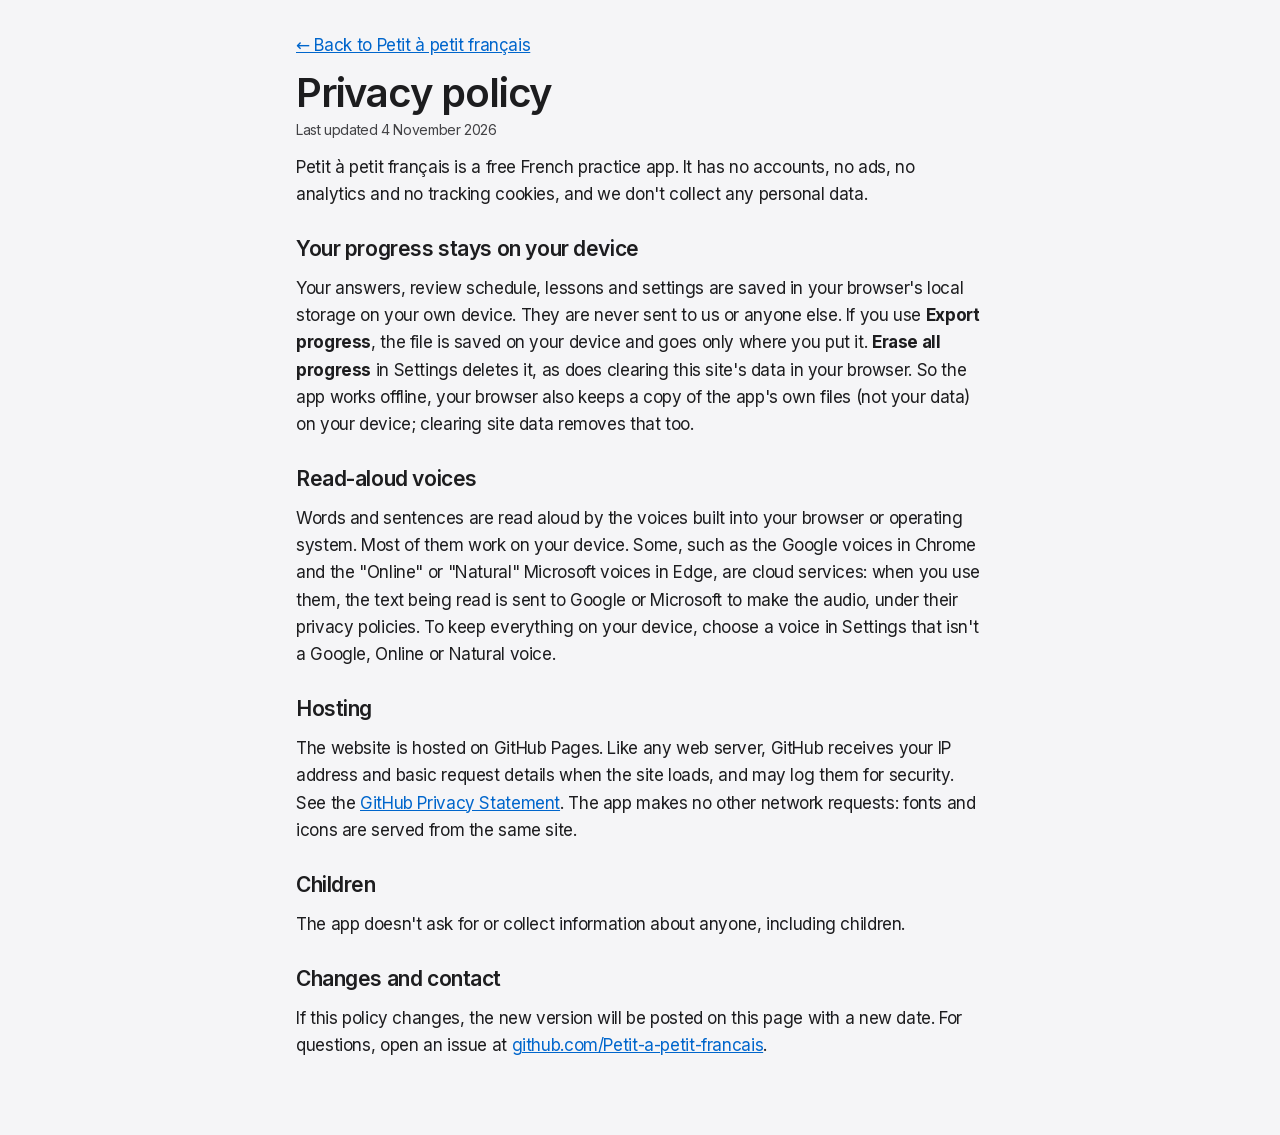
==== privacy.html @ 121279a7 "fix: AA-safe dark hover and dark theme-color (#9)" ====
<!doctype html>
<html lang="en">
<head>
<meta charset="utf-8">
<meta name="viewport" content="width=device-width, initial-scale=1, viewport-fit=cover">
<title>Privacy policy · Petit à petit français</title>
<link rel="icon" href="logo.svg" type="image/svg+xml">
<meta name="theme-color" content="#f5f5f7" media="(prefers-color-scheme: light)">
<meta name="theme-color" content="#000000" media="(prefers-color-scheme: dark)">
<link rel="stylesheet" href="style.css">
<style>
  .doc { max-width: 720px; margin: 0 auto; padding: 32px 16px 64px; line-height: 1.6; }
  .doc h1 { margin-bottom: 4px; }
  .doc h2 { margin-top: 28px; }
</style>
</head>
<body>
<main class="doc">
  <p><a href="./">← Back to Petit à petit français</a></p>
  <h1>Privacy policy</h1>
  <p class="muted small">Last updated 4 November 2026</p>

  <p>Petit à petit français is a free French practice app. It has no accounts, no ads, no analytics and no tracking cookies, and we don't collect any personal data.</p>

  <h2>Your progress stays on your device</h2>
  <p>Your answers, review schedule, lessons and settings are saved in your browser's local storage on your own device. They are never sent to us or anyone else. If you use <b>Export progress</b>, the file is saved on your device and goes only where you put it. <b>Erase all progress</b> in Settings deletes it, as does clearing this site's data in your browser. So the app works offline, your browser also keeps a copy of the app's own files (not your data) on your device; clearing site data removes that too.</p>

  <h2>Read-aloud voices</h2>
  <p>Words and sentences are read aloud by the voices built into your browser or operating system. Most of them work on your device. Some, such as the Google voices in Chrome and the "Online" or "Natural" Microsoft voices in Edge, are cloud services: when you use them, the text being read is sent to Google or Microsoft to make the audio, under their privacy policies. To keep everything on your device, choose a voice in Settings that isn't a Google, Online or Natural voice.</p>

  <h2>Hosting</h2>
  <p>The website is hosted on GitHub Pages. Like any web server, GitHub receives your IP address and basic request details when the site loads, and may log them for security. See the <a href="https://docs.github.com/en/site-policy/privacy-policies/github-general-privacy-statement">GitHub Privacy Statement</a>. The app makes no other network requests: fonts and icons are served from the same site.</p>

  <h2>Children</h2>
  <p>The app doesn't ask for or collect information about anyone, including children.</p>

  <h2>Changes and contact</h2>
  <p>If this policy changes, the new version will be posted on this page with a new date. For questions, open an issue at <a href="https://github.com/Petit-a-petit-francais/Petit-a-petit-francais.github.io/issues">github.com/Petit-a-petit-francais</a>.</p>
</main>
</body>
</html>
---- style.css ----
/* Inter, self-hosted (SIL Open Font License, see licenses/inter-OFL.txt) */
@font-face { font-family: "Inter"; font-style: normal; font-weight: 400 800; font-display: swap; src: url(fonts/inter-latin-ext.woff2) format("woff2");
  unicode-range: U+0100-02BA, U+02BD-02C5, U+02C7-02CC, U+02CE-02D7, U+02DD-02FF, U+0304, U+0308, U+0329, U+1D00-1DBF, U+1E00-1E9F, U+1EF2-1EFF, U+2020, U+20A0-20AB, U+20AD-20C4, U+2113, U+2C60-2C7F, U+A720-A7FF; }
@font-face { font-family: "Inter"; font-style: normal; font-weight: 400 800; font-display: swap; src: url(fonts/inter-latin.woff2) format("woff2");
  unicode-range: U+0000-00FF, U+0131, U+0152-0153, U+02BB-02BC, U+02C6, U+02DA, U+02DC, U+0304, U+0308, U+0329, U+2000-206F, U+20AC, U+2122, U+2191, U+2193, U+2212, U+2215, U+FEFF, U+FFFD; }
/* Design tokens: Apple-style system (parchment canvas, near-black ink, one Action Blue).
   Contrast pairs checked for WCAG AA (4.5:1 text, 3:1 UI). */
:root {
  --bg: #f5f5f7;
  --surface: #ffffff;
  --surface-2: #f5f5f7;
  --border: #e0e0e0;
  --text: #1d1d1f;
  --text-2: #424245;
  --text-3: #6e6e73;
  --primary: #0066cc;
  --primary-fill: #0066cc;
  --primary-hover: #0058b0;
  --primary-soft: #e8f1fb;
  --on-primary: #ffffff;
  --focus: #0071e3;
  --tile: #272729;
  --success: #12805c;
  --success-soft: #e6f6ee;
  --danger: #c0283a;
  --danger-soft: #fdecee;
  --warning: #a35400;
  --warning-soft: #fff3e3;
  --mark: #fff1b8;
  --radius: 18px;
  --radius-sm: 8px;
  --shadow: none;
  --frost: saturate(180%) blur(20px);
  --font: -apple-system, BlinkMacSystemFont, "Inter", system-ui, "Segoe UI", Roboto, sans-serif;
  --sidebar: 248px;
  color-scheme: light;
}
@media (prefers-color-scheme: dark) {
  :root:not([data-theme="light"]) {
    --bg: #000000; --surface: #1d1d1f; --surface-2: #2c2c2e; --border: #38383a; --text: #f5f5f7; --text-2: #cccccc; --text-3: #a1a1a6;
    --primary: #2997ff; --primary-fill: #0071e3; --primary-hover: #0066cc; --primary-soft: #0b2a4a; --on-primary: #ffffff; --tile: #272729;
    --success: #4cc790; --success-soft: #12291f; --danger: #ff7d8c; --danger-soft: #34161b; --warning: #f5b257; --warning-soft: #33240f;
    --mark: #4a3f12; color-scheme: dark;
  }
}
:root[data-theme="dark"] {
  --bg: #000000; --surface: #1d1d1f; --surface-2: #2c2c2e; --border: #38383a; --text: #f5f5f7; --text-2: #cccccc; --text-3: #a1a1a6;
  --primary: #2997ff; --primary-fill: #0071e3; --primary-hover: #0066cc; --primary-soft: #0b2a4a; --on-primary: #ffffff; --tile: #272729;
  --success: #4cc790; --success-soft: #12291f; --danger: #ff7d8c; --danger-soft: #34161b; --warning: #f5b257; --warning-soft: #33240f;
  --mark: #4a3f12; color-scheme: dark;
}

* { box-sizing: border-box; }
html { -webkit-text-size-adjust: 100%; scroll-padding-top: 16px; }
body { margin: 0; background: var(--bg); color: var(--text); font: 17px/1.47 var(--font); letter-spacing: -0.022em; -webkit-font-smoothing: antialiased; }
a { color: var(--primary); }
button, input, select { font: inherit; color: inherit; }
:focus-visible { outline: 2px solid var(--focus); outline-offset: 2px; border-radius: 6px; }
.skip { position: absolute; left: -999px; }
.skip:focus { left: 16px; top: 8px; background: var(--surface); padding: 8px 12px; z-index: 50; }
svg.i { width: 20px; height: 20px; flex: none; }
mark { background: var(--mark); color: inherit; padding: 0 2px; border-radius: 3px; }
@media (prefers-reduced-motion: reduce) { *, *::before, *::after { transition: none !important; animation: none !important; } }

/* ---------- shell ---------- */
.shell { display: grid; grid-template-columns: var(--sidebar) 1fr; min-height: 100vh; }
.sidebar {
  position: sticky; top: 0; height: 100vh; display: flex; flex-direction: column; gap: 24px;
  padding: 20px 14px; background: var(--bg); border-right: 1px solid var(--border);
}
.logo { display: flex; align-items: center; gap: 10px; text-decoration: none; color: var(--text); font-weight: 600; font-size: 17px; padding: 4px 8px; }
.logo-mark { width: 34px; height: 34px; flex: none; }
.nav { display: flex; flex-direction: column; gap: 2px; }
.nav a {
  display: flex; align-items: center; gap: 12px; padding: 10px 12px; min-height: 44px; border-radius: var(--radius-sm);
  color: var(--text-2); text-decoration: none; font-weight: 400;
}
.nav a:hover { background: var(--surface); color: var(--text); }
.nav a[aria-current="page"] { background: var(--primary-soft); color: var(--primary); font-weight: 600; }
.nav .badge { margin-left: auto; }
.sidebar-foot { margin-top: auto; }
.streak-mini { display: flex; align-items: center; gap: 10px; padding: 12px; border-radius: var(--radius); background: var(--surface); font-size: 14px; color: var(--text-2); }
.streak-mini b { color: var(--text); font-size: 16px; }
.streak-mini .i { color: #f0661e; }

main { min-width: 0; padding: 32px clamp(16px, 4vw, 48px) 96px; outline: none; }
.page { max-width: 1040px; margin: 0 auto; }
.tabbar { display: none; }

@media (max-width: 860px) {
  .shell { display: block; }
  .sidebar { display: none; }
  main { padding: 20px 16px calc(88px + env(safe-area-inset-bottom)); }
  .tabbar {
    display: grid; grid-template-columns: repeat(5, 1fr); position: fixed; inset: auto 0 0 0; z-index: 20;
    background: color-mix(in srgb, var(--bg) 80%, transparent); -webkit-backdrop-filter: var(--frost); backdrop-filter: var(--frost);
    border-top: 1px solid var(--border); padding-bottom: env(safe-area-inset-bottom);
  }
  .tabbar a {
    display: flex; flex-direction: column; align-items: center; justify-content: center; gap: 2px; min-height: 60px;
    font-size: 11px; font-weight: 600; color: var(--text-3); text-decoration: none;
  }
  .tabbar a[aria-current="page"] { color: var(--primary); }
}
body.focus .sidebar, body.focus .tabbar { display: none; }
body.focus .shell { display: block; }
body.focus main { padding: 0; }

/* ---------- type ---------- */
h1 { font-size: clamp(28px, 4vw, 40px); line-height: 1.1; letter-spacing: -0.03em; margin: 0 0 6px; font-weight: 600; }
h2 { font-size: 21px; line-height: 1.19; letter-spacing: -0.02em; margin: 40px 0 14px; font-weight: 600; }
h3 { font-size: 17px; line-height: 1.24; margin: 0; font-weight: 600; }
p { margin: 0 0 12px; }
.lead { color: var(--text-2); font-size: 21px; line-height: 1.38; max-width: 65ch; }
.muted { color: var(--text-2); }
.small { font-size: 14px; }
.tiny { font-size: 13px; color: var(--text-3); }
.page-head { display: flex; justify-content: space-between; align-items: flex-end; gap: 16px; flex-wrap: wrap; margin-bottom: 24px; }
.crumbs { font-size: 14px; color: var(--text-3); margin-bottom: 8px; }
.crumbs a { color: var(--text-2); text-decoration: none; }
.crumbs a:hover { text-decoration: underline; }

/* ---------- controls ---------- */
.btn {
  display: inline-flex; align-items: center; justify-content: center; gap: 8px; min-height: 44px; padding: 10px 18px;
  border-radius: 999px; border: 1px solid var(--primary); background: transparent; color: var(--primary);
  font-weight: 400; text-decoration: none; cursor: pointer; white-space: nowrap; transition: background .15s, border-color .15s, transform .1s;
}
.btn:hover { background: var(--primary-soft); }
.btn:active:not(:disabled), .icon-btn:active, .say:active { transform: scale(.95); }
.btn.primary { background: var(--primary-fill); border-color: var(--primary-fill); color: var(--on-primary); }
.btn.primary:hover { background: var(--primary-hover); border-color: var(--primary-hover); }
.btn.ghost { background: transparent; border-color: transparent; color: var(--primary); }
.btn.ghost:hover { background: var(--primary-soft); }
.btn.lg { min-height: 52px; padding: 14px 28px; font-size: 18px; }
.btn.block { width: 100%; }
.btn:disabled { opacity: .5; cursor: not-allowed; }
.icon-btn {
  display: inline-grid; place-items: center; width: 44px; height: 44px; border-radius: 50%; border: 0; background: transparent;
  color: var(--text-2); cursor: pointer;
}
.icon-btn:hover { background: var(--surface-2); color: var(--text); }
.say { display: inline-grid; place-items: center; width: 36px; height: 36px; border-radius: 50%; border: 0; background: var(--primary-soft); color: var(--primary); cursor: pointer; vertical-align: middle; flex: none; }
.say:hover { filter: brightness(.95); }
.say svg { width: 18px; height: 18px; }
.say.alt { font-size: 11px; font-weight: 600; letter-spacing: .02em; margin-left: 4px; background: transparent; box-shadow: inset 0 0 0 1.5px var(--primary-soft); }
.say-pair { display: inline-flex; flex: none; }
kbd { font: 600 11px var(--font); padding: 1px 6px; border-radius: 4px; border: 1px solid currentColor; opacity: .7; }
.badge { display: inline-flex; align-items: center; gap: 4px; font-size: 12px; font-weight: 600; padding: 2px 8px; border-radius: 99px; background: var(--surface-2); color: var(--text-2); white-space: nowrap; }
.badge.blue { background: var(--primary-soft); color: var(--primary); }
.badge.green { background: var(--success-soft); color: var(--success); }
.badge.red { background: var(--danger-soft); color: var(--danger); }
.badge.orange { background: var(--warning-soft); color: var(--warning); }
input[type="search"], input[type="number"], select {
  min-height: 44px; padding: 8px 12px; border: 1px solid var(--border); border-radius: var(--radius-sm); background: var(--surface);
}
input[type="search"] { width: 100%; max-width: 420px; border-radius: 999px; padding: 10px 20px; }
.field { display: flex; justify-content: space-between; align-items: center; gap: 16px; padding: 14px 0; border-bottom: 1px solid var(--border); }
.field:last-child { border-bottom: 0; }
.field label { font-weight: 400; }
.field .tiny { display: block; font-weight: 400; }
.checks { display: flex; flex-wrap: wrap; gap: 8px; }
.check { display: inline-flex; align-items: center; gap: 8px; min-height: 40px; padding: 6px 12px; border: 1px solid var(--border); border-radius: 99px; cursor: pointer; background: var(--surface); }
.check:has(input:checked) { border-color: var(--primary); background: var(--primary-soft); color: var(--primary); }

/* ---------- cards & layout ---------- */
.card { background: var(--surface); border: 1px solid var(--border); border-radius: var(--radius); padding: 24px; box-shadow: var(--shadow); }
.card.pad-lg { padding: 32px; }
.grid { display: grid; gap: 16px; }
.grid.two { grid-template-columns: 1fr 1fr; }
.grid.three { grid-template-columns: repeat(3, 1fr); }
.grid.auto { grid-template-columns: repeat(auto-fill, minmax(240px, 1fr)); }
.home-top { display: grid; grid-template-columns: 1.6fr 1fr; gap: 16px; }
@media (max-width: 960px) { .home-top, .grid.two { grid-template-columns: 1fr; } .grid.three { grid-template-columns: 1fr 1fr; } }
@media (max-width: 520px) { .grid.three { grid-template-columns: 1fr; } }

.hero { display: flex; flex-direction: column; gap: 14px; background: var(--tile); color: #fff; border: 0; }
.hero .label { font-weight: 600; opacity: .85; }
.hero .big { font-size: 56px; font-weight: 600; line-height: 1.07; letter-spacing: -0.03em; }
.hero p { margin: 0; opacity: .9; }
.hero .btn { align-self: flex-start; background: var(--primary-fill); color: #fff; border-color: transparent; }
.hero .btn:hover { background: var(--primary-hover); }
.goal { height: 8px; border-radius: 99px; background: rgba(255,255,255,.25); overflow: hidden; }
.goal i { display: block; height: 100%; background: #2997ff; border-radius: 99px; }

.stat-row { display: grid; grid-template-columns: 1fr 1fr; gap: 12px; }
.stat { display: flex; flex-direction: column; gap: 2px; }
.stat b { font-size: 28px; font-weight: 600; letter-spacing: -0.03em; line-height: 1.1; }
.stat span { font-size: 13px; color: var(--text-2); }
.stat .i { color: var(--text-3); margin-bottom: 6px; }
.stat.flame .i { color: #f0661e; }

.row-link {
  display: flex; align-items: center; gap: 14px; padding: 14px 16px; min-height: 64px; text-decoration: none; color: var(--text);
  border-bottom: 1px solid var(--border); background: var(--surface);
}
.row-link:hover { background: var(--surface-2); }
.row-link:last-child { border-bottom: 0; }
.row-link .grow { flex: 1; min-width: 0; }
.row-link .grow .tiny { display: block; }
.list { border: 1px solid var(--border); border-radius: var(--radius); overflow: hidden; box-shadow: var(--shadow); }
.chev { color: var(--text-3); }
.status-dot { width: 36px; height: 36px; border-radius: 50%; display: grid; place-items: center; flex: none; background: var(--surface-2); color: var(--text-3); font-weight: 600; font-size: 14px; }
.status-dot.done { background: var(--success-soft); color: var(--success); }
.status-dot.refresh { background: var(--warning-soft); color: var(--warning); }
.status-dot.next { background: var(--primary-fill); color: var(--on-primary); }

.tile { display: flex; flex-direction: column; gap: 10px; text-decoration: none; color: var(--text); }
.tile:hover { border-color: var(--primary); }
.tile .top { display: flex; justify-content: space-between; align-items: flex-start; gap: 8px; }
.meter { height: 6px; border-radius: 99px; background: var(--surface-2); overflow: hidden; display: flex; }
.meter .m { background: var(--success); }
.meter .s { background: color-mix(in srgb, var(--primary) 45%, transparent); }

.heat { display: grid; grid-auto-flow: column; grid-template-rows: repeat(7, 12px); gap: 3px; overflow-x: auto; }
.heat i { width: 12px; height: 12px; border-radius: 3px; background: var(--surface-2); }
.heat i[data-l="1"] { background: color-mix(in srgb, var(--success) 35%, var(--surface-2)); }
.heat i[data-l="2"] { background: color-mix(in srgb, var(--success) 65%, var(--surface-2)); }
.heat i[data-l="3"] { background: var(--success); }

.callout { display: flex; gap: 12px; padding: 16px 20px; border-radius: var(--radius); background: var(--primary-soft); color: var(--text); }
.callout .i { color: var(--primary); margin-top: 2px; }
.callout.warn { background: var(--warning-soft); }
.callout.warn .i { color: var(--warning); }

/* ---------- lesson & reference prose ---------- */
.prose { max-width: 72ch; }
.prose p { margin-bottom: 12px; }
.prose table, .ref-table { border-collapse: collapse; width: 100%; margin: 12px 0 18px; font-size: 15px; }
.prose th, .prose td, .ref-table th, .ref-table td { text-align: left; padding: 9px 12px; border-bottom: 1px solid var(--border); vertical-align: top; }
.prose th, .ref-table th { font-size: 13px; font-weight: 600; color: var(--text-2); background: var(--surface-2); }
.prose b { color: var(--primary); font-weight: 600; }
.table-wrap { overflow-x: auto; border: 1px solid var(--border); border-radius: var(--radius-sm); }
.table-wrap table { margin: 0; }
.step { display: flex; align-items: center; gap: 12px; margin: 40px 0 14px; }
.step .n { width: 32px; height: 32px; border-radius: 50%; background: var(--primary-fill); color: var(--on-primary); display: grid; place-items: center; font-weight: 600; font-size: 15px; flex: none; }
.step h2 { margin: 0; }
.example { display: flex; align-items: flex-start; gap: 12px; padding: 12px 0; border-bottom: 1px solid var(--border); }
.example:last-child { border-bottom: 0; }
.example .fr { font-size: 17px; font-weight: 400; }
.example .en { font-size: 14px; color: var(--text-2); }
.example b { color: var(--primary); }
.conj-grid { display: grid; grid-template-columns: repeat(auto-fill, minmax(210px, 1fr)); gap: 12px; }
.conj { border: 1px solid var(--border); border-radius: var(--radius-sm); padding: 12px 14px; background: var(--surface); }
.conj h3 { font-size: 14px; color: var(--primary); margin-bottom: 6px; }
.conj ol { list-style: none; margin: 0; padding: 0; font-size: 15px; }
.conj li { display: flex; justify-content: space-between; align-items: center; gap: 6px; padding: 2px 0; }
.conj li span.p { color: var(--text-3); margin-right: 4px; }
.conj .say { width: 28px; height: 28px; background: transparent; }

/* ---------- cheatsheets ---------- */
.tabs { display: flex; gap: 4px; border-bottom: 1px solid var(--border); margin-bottom: 24px; overflow-x: auto; }
.tabs a { padding: 10px 16px; min-height: 44px; display: flex; align-items: center; gap: 8px; text-decoration: none; color: var(--text-2); font-weight: 600; border-bottom: 2px solid transparent; margin-bottom: -1px; white-space: nowrap; }
.tabs a[aria-current="page"] { color: var(--primary); border-color: var(--primary); }
.sheet-layout { display: grid; grid-template-columns: 220px 1fr; gap: 32px; align-items: start; }
.toc { position: sticky; top: 24px; display: flex; flex-direction: column; gap: 2px; font-size: 14px; max-height: calc(100vh - 48px); overflow-y: auto; }
.toc button { text-align: left; padding: 7px 10px; border-radius: 8px; border: 0; background: none; color: var(--text-2); cursor: pointer; }
.toc button:hover { background: var(--surface-2); color: var(--text); }
.sheet-section { scroll-margin-top: 24px; margin-bottom: 20px; }
.sheet-section h2 { margin: 0 0 10px; }
.sheet-section .rule { font-weight: 600; margin-bottom: 10px; }
.vocab-group { break-inside: avoid; margin-bottom: 20px; }
.vocab-group h3 { margin-bottom: 6px; }
.vocab-list { display: grid; grid-template-columns: repeat(auto-fill, minmax(280px, 1fr)); column-gap: 24px; }
.vocab-item { display: flex; align-items: center; gap: 10px; padding: 7px 0; border-bottom: 1px solid var(--border); font-size: 15px; }
.vocab-item .fr { font-weight: 600; }
.vocab-item .en { color: var(--text-2); margin-left: auto; text-align: right; }
.vocab-item .say { width: 28px; height: 28px; }
.verb-btn { border: 0; background: none; color: var(--primary); font-weight: 600; cursor: pointer; padding: 0; text-align: left; }
.verb-btn:hover { text-decoration: underline; }
@media (max-width: 860px) { .sheet-layout { grid-template-columns: 1fr; } .toc { position: static; flex-direction: row; flex-wrap: wrap; max-height: none; } }

/* ---------- practice session (focus mode) ---------- */
.session { min-height: 100vh; display: flex; flex-direction: column; }
.session-top { display: flex; align-items: center; gap: 16px; padding: 14px clamp(12px, 4vw, 32px); max-width: 880px; width: 100%; margin: 0 auto; }
.track { flex: 1; height: 12px; border-radius: 99px; background: var(--surface-2); overflow: hidden; }
.track i { display: block; height: 100%; background: var(--success); border-radius: 99px; transition: width .35s ease; }
.count { font-size: 14px; font-weight: 600; color: var(--text-2); min-width: 48px; text-align: right; }
.session-body { flex: 1; width: 100%; max-width: 720px; margin: 0 auto; padding: 24px 16px 220px; }
.q-label { display: flex; align-items: center; gap: 8px; font-size: 14px; font-weight: 600; color: var(--text-2); margin-bottom: 18px; }
.q-prompt { font-size: clamp(22px, 3.2vw, 28px); line-height: 1.6; font-weight: 600; letter-spacing: -0.01em; margin: 0 0 8px; }
.q-sub { color: var(--text-2); margin-bottom: 24px; }
.q-meta { display: flex; flex-wrap: wrap; gap: 6px; margin-bottom: 24px; }
.blank { display: inline-flex; flex-direction: column; vertical-align: top; margin: 0 2px; }
.blank .hint { font-size: 12px; font-weight: 400; line-height: 1.3; color: var(--text-3); padding: 2px 2px 0; }
.ans {
  font: 600 clamp(20px, 3vw, 24px)/1.3 var(--font); color: var(--primary); background: var(--surface);
  border: 2px solid var(--border); border-radius: 10px; padding: 6px 10px; min-width: 5ch; outline: none; transition: border-color .15s, box-shadow .15s;
}
.ans:focus { border-color: var(--primary); box-shadow: 0 0 0 4px var(--primary-soft); }
.ans.wide { width: 100%; }
.ans.ok { border-color: var(--success); color: var(--success); background: var(--success-soft); }
.ans.almost { border-color: var(--warning); color: var(--warning); background: var(--warning-soft); }
.ans.bad { border-color: var(--danger); color: var(--danger); background: var(--danger-soft); }
.answer-box { margin-top: 8px; }
.accents { display: flex; flex-wrap: wrap; gap: 6px; margin-top: 20px; }
.accents button {
  min-width: 44px; height: 44px; border: 1px solid var(--border); border-bottom-width: 3px; background: var(--surface);
  border-radius: 10px; cursor: pointer; font-size: 18px; font-weight: 400;
}
.accents button:hover { border-color: var(--primary); color: var(--primary); }
.reveal-en { margin-top: 18px; }
.reveal-en button { border: 0; background: none; color: var(--text-2); cursor: pointer; text-decoration: underline dotted; padding: 6px 0; min-height: 32px; }

.bar {
  position: fixed; inset: auto 0 0 0; z-index: 30; border-top: 1px solid var(--border);
  background: color-mix(in srgb, var(--bg) 80%, transparent); -webkit-backdrop-filter: var(--frost); backdrop-filter: var(--frost);
  padding: 16px clamp(16px, 4vw, 32px) calc(16px + env(safe-area-inset-bottom));
}
.bar-inner { max-width: 880px; margin: 0 auto; display: flex; align-items: center; gap: 16px; flex-wrap: wrap; }
.bar .spacer { flex: 1; }
.bar.ok { background: var(--success-soft); border-color: transparent; }
.bar.almost { background: var(--warning-soft); border-color: transparent; }
.bar.bad { background: var(--danger-soft); border-color: transparent; }
.bar.ok .btn.primary { background: var(--success); border-color: var(--success); color: #fff; }
.bar.almost .btn.primary { background: var(--warning); border-color: var(--warning); color: #fff; }
.bar.bad .btn.primary { background: var(--danger); border-color: var(--danger); color: #fff; }
.verdict { display: flex; gap: 14px; flex: 1 1 420px; min-width: 0; }
.verdict .badge-ico { width: 48px; height: 48px; border-radius: 50%; display: grid; place-items: center; flex: none; background: var(--surface); }
.bar.ok .badge-ico { color: var(--success); }
.bar.almost .badge-ico { color: var(--warning); }
.bar.bad .badge-ico { color: var(--danger); }
.verdict h2 { margin: 0 0 4px; font-size: 20px; }
.bar.ok h2 { color: var(--success); }
.bar.almost h2 { color: var(--warning); }
.bar.bad h2 { color: var(--danger); }
.verdict .answer { font-size: 17px; font-weight: 600; margin: 0 0 4px; display: flex; align-items: center; gap: 8px; flex-wrap: wrap; }
.verdict .yours { font-size: 15px; margin: 0 0 4px; color: var(--text-2); }
.verdict .yours .miss { color: var(--danger); background: var(--surface); border-radius: 3px; font-weight: 600; text-decoration: underline; }
.verdict .yours .extra { color: var(--danger); text-decoration: line-through; }
.verdict .rule { font-size: 14px; color: var(--text-2); margin: 6px 0 0; }
.verdict .en { font-size: 14px; color: var(--text-2); font-style: italic; margin: 0; }
.bar-actions { display: flex; gap: 8px; align-items: center; flex-wrap: wrap; }
@media (max-width: 640px) {
  .bar-actions { width: 100%; }
  .bar-actions .btn.primary { flex: 1; }
  .verdict .badge-ico { display: none; }
}
.slide-up { animation: up .22s ease-out; }
@keyframes up { from { transform: translateY(16px); opacity: .4; } to { transform: none; opacity: 1; } }

.done { max-width: 560px; margin: 0 auto; padding: 48px 16px; text-align: center; }
.done .score { font-size: 56px; font-weight: 600; letter-spacing: -0.03em; color: var(--success); line-height: 1; margin: 12px 0; }
.done ul { text-align: left; list-style: none; padding: 0; margin: 20px 0; }
.done li { display: flex; align-items: center; gap: 10px; padding: 10px 0; border-bottom: 1px solid var(--border); }
.done li .tiny { margin-left: auto; text-align: right; }

/* ---------- dialog ---------- */
dialog {
  width: min(760px, calc(100vw - 24px)); max-height: calc(100vh - 48px); padding: 0; border: 1px solid var(--border);
  border-radius: var(--radius); background: var(--surface); color: var(--text);
}
dialog::backdrop { background: rgba(0, 0, 0, .4); -webkit-backdrop-filter: blur(8px); backdrop-filter: blur(8px); }
.dialog-head { display: flex; justify-content: space-between; align-items: center; gap: 12px; padding: 14px 16px 14px 24px; border-bottom: 1px solid var(--border); position: sticky; top: 0; background: color-mix(in srgb, var(--surface) 85%, transparent); -webkit-backdrop-filter: var(--frost); backdrop-filter: var(--frost); }
.dialog-head h2 { margin: 0; font-size: 18px; }
.dialog-body { padding: 20px 24px 24px; overflow-y: auto; }

.empty { text-align: center; padding: 48px 16px; }

@media print {
  .sidebar, .tabbar, .no-print, .toc, .tabs, .say { display: none !important; }
  .shell { display: block; }
  main { padding: 0; }
  body { background: #fff; color: #000; font-size: 12px; }
  .card, .list { box-shadow: none; }
  .sheet-layout { display: block; }
  .sheet-section, .vocab-group { break-inside: avoid; }
}
.conj li span.p.el { margin-right: 0; }
/* phones and tablets have accents on the on-screen keyboard (long-press) */
@media (pointer: coarse) { .accents { display: none; } }
@media (max-width: 640px) { .session-body { padding-bottom: 60vh; } }
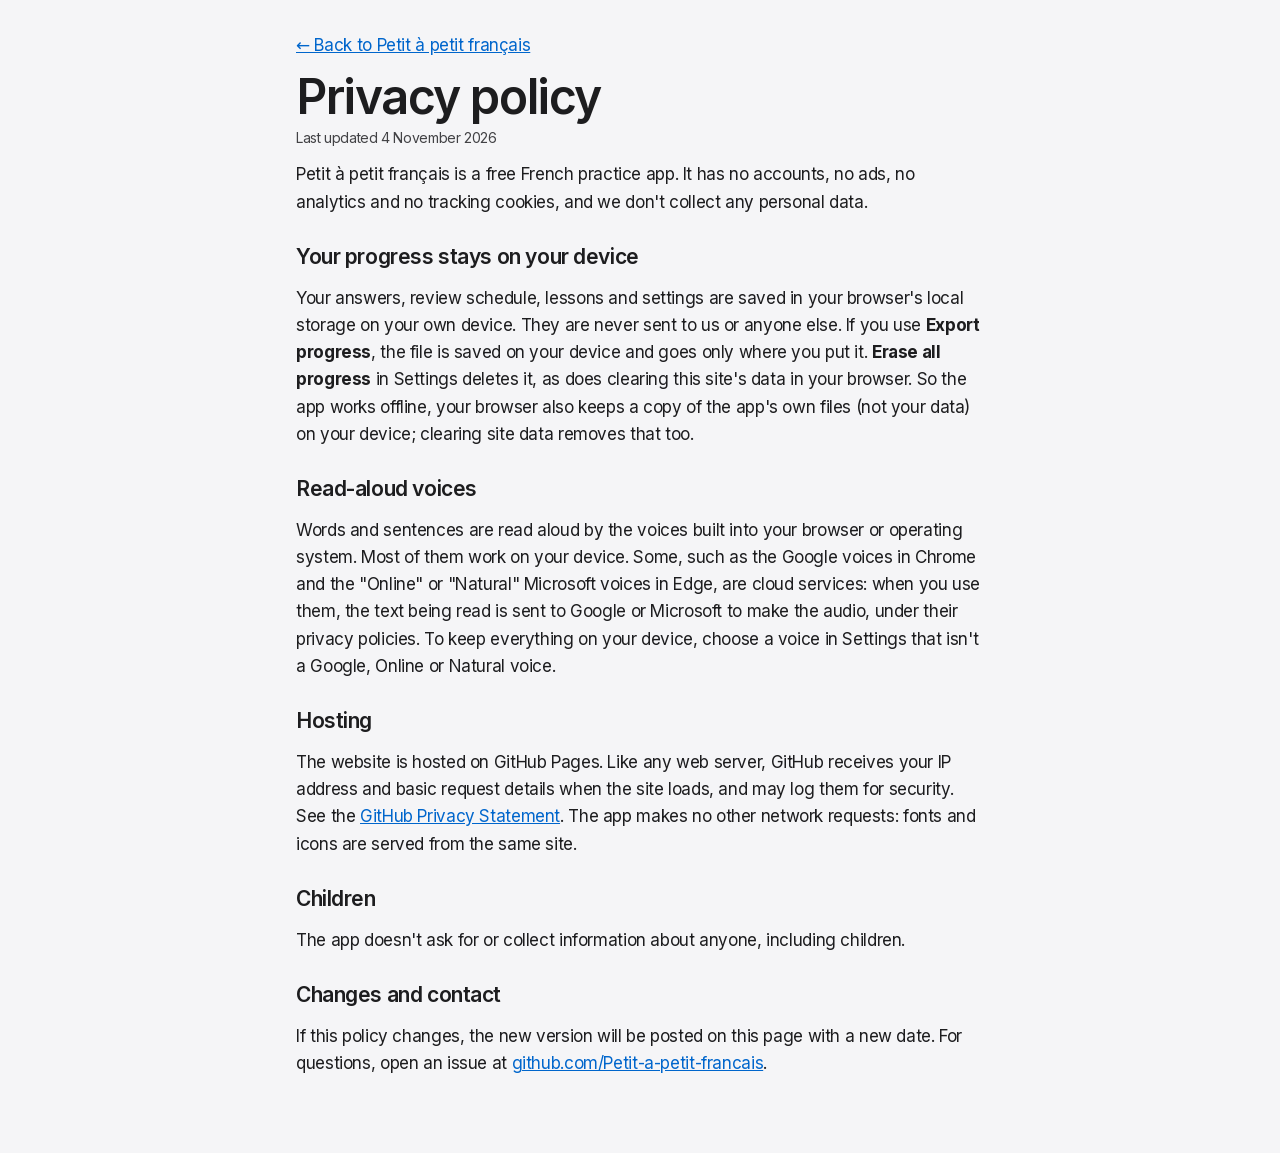
==== commit a455d2cf: "feat: WCAG 2.2 and modern platform UX improvements (#11)" ====
--- a/privacy.html
+++ b/privacy.html
@@ -5,6 +5,7 @@
 <meta name="viewport" content="width=device-width, initial-scale=1, viewport-fit=cover">
 <title>Privacy policy · Petit à petit français</title>
 <link rel="icon" href="logo.svg" type="image/svg+xml">
+<meta name="color-scheme" content="light dark">
 <meta name="theme-color" content="#f5f5f7" media="(prefers-color-scheme: light)">
 <meta name="theme-color" content="#000000" media="(prefers-color-scheme: dark)">
 <link rel="stylesheet" href="style.css">
--- a/style.css
+++ b/style.css
@@ -8,7 +8,7 @@
 :root {
   --bg: #f5f5f7;
   --surface: #ffffff;
-  --surface-2: #f5f5f7;
+  --surface-2: #e8e8ed;
   --border: #e0e0e0;
   --text: #1d1d1f;
   --text-2: #424245;
@@ -32,26 +32,30 @@
   --shadow: none;
   --frost: saturate(180%) blur(20px);
   --font: -apple-system, BlinkMacSystemFont, "Inter", system-ui, "Segoe UI", Roboto, sans-serif;
-  --sidebar: 248px;
+  accent-color: var(--primary-fill);
   color-scheme: light;
 }
 @media (prefers-color-scheme: dark) {
   :root:not([data-theme="light"]) {
     --bg: #000000; --surface: #1d1d1f; --surface-2: #2c2c2e; --border: #38383a; --text: #f5f5f7; --text-2: #cccccc; --text-3: #a1a1a6;
-    --primary: #2997ff; --primary-fill: #0071e3; --primary-hover: #0066cc; --primary-soft: #0b2a4a; --on-primary: #ffffff; --tile: #272729;
+    --primary: #2997ff; --primary-fill: #0071e3; --primary-hover: #0066cc; --primary-soft: #0b2a4a; --on-primary: #ffffff; --tile: #272729; --seg: #48484a;
     --success: #4cc790; --success-soft: #12291f; --danger: #ff7d8c; --danger-soft: #34161b; --warning: #f5b257; --warning-soft: #33240f;
     --mark: #4a3f12; color-scheme: dark;
   }
 }
 :root[data-theme="dark"] {
   --bg: #000000; --surface: #1d1d1f; --surface-2: #2c2c2e; --border: #38383a; --text: #f5f5f7; --text-2: #cccccc; --text-3: #a1a1a6;
-  --primary: #2997ff; --primary-fill: #0071e3; --primary-hover: #0066cc; --primary-soft: #0b2a4a; --on-primary: #ffffff; --tile: #272729;
+  --primary: #2997ff; --primary-fill: #0071e3; --primary-hover: #0066cc; --primary-soft: #0b2a4a; --on-primary: #ffffff; --tile: #272729; --seg: #48484a;
   --success: #4cc790; --success-soft: #12291f; --danger: #ff7d8c; --danger-soft: #34161b; --warning: #f5b257; --warning-soft: #33240f;
   --mark: #4a3f12; color-scheme: dark;
 }
 
 * { box-sizing: border-box; }
-html { -webkit-text-size-adjust: 100%; scroll-padding-top: 16px; }
+/* remove the double-tap zoom delay; :active styles replace the grey tap flash */
+a, button, input, select, label, summary { touch-action: manipulation; -webkit-tap-highlight-color: transparent; }
+h1, h2, h3 { text-wrap: balance; }
+p, li, .lead { text-wrap: pretty; }
+html { -webkit-text-size-adjust: 100%; scroll-padding-top: 68px; }
 body { margin: 0; background: var(--bg); color: var(--text); font: 17px/1.47 var(--font); letter-spacing: -0.022em; -webkit-font-smoothing: antialiased; }
 a { color: var(--primary); }
 button, input, select { font: inherit; color: inherit; }
@@ -62,63 +66,63 @@
 mark { background: var(--mark); color: inherit; padding: 0 2px; border-radius: 3px; }
 @media (prefers-reduced-motion: reduce) { *, *::before, *::after { transition: none !important; animation: none !important; } }
 
-/* ---------- shell ---------- */
-.shell { display: grid; grid-template-columns: var(--sidebar) 1fr; min-height: 100vh; }
+/* ---------- shell: frosted top bar over centred content ---------- */
+.shell { min-height: 100vh; }
 .sidebar {
-  position: sticky; top: 0; height: 100vh; display: flex; flex-direction: column; gap: 24px;
-  padding: 20px 14px; background: var(--bg); border-right: 1px solid var(--border);
-}
-.logo { display: flex; align-items: center; gap: 10px; text-decoration: none; color: var(--text); font-weight: 600; font-size: 17px; padding: 4px 8px; }
-.logo-mark { width: 34px; height: 34px; flex: none; }
-.nav { display: flex; flex-direction: column; gap: 2px; }
+  position: sticky; top: 0; z-index: 40; display: flex; align-items: center; gap: 24px; height: 52px;
+  padding: 0 max(16px, calc((100% - 1024px) / 2));
+  background: color-mix(in srgb, var(--bg) 80%, transparent); -webkit-backdrop-filter: var(--frost); backdrop-filter: var(--frost);
+  border-bottom: 1px solid var(--border);
+}
+.logo { display: flex; align-items: center; gap: 8px; text-decoration: none; color: var(--text); font-weight: 600; font-size: 17px; letter-spacing: -0.02em; white-space: nowrap; }
+.logo-mark { width: 28px; height: 28px; flex: none; }
+.nav { display: flex; gap: 4px; margin-left: auto; }
 .nav a {
-  display: flex; align-items: center; gap: 12px; padding: 10px 12px; min-height: 44px; border-radius: var(--radius-sm);
-  color: var(--text-2); text-decoration: none; font-weight: 400;
-}
-.nav a:hover { background: var(--surface); color: var(--text); }
-.nav a[aria-current="page"] { background: var(--primary-soft); color: var(--primary); font-weight: 600; }
-.nav .badge { margin-left: auto; }
-.sidebar-foot { margin-top: auto; }
-.streak-mini { display: flex; align-items: center; gap: 10px; padding: 12px; border-radius: var(--radius); background: var(--surface); font-size: 14px; color: var(--text-2); }
-.streak-mini b { color: var(--text); font-size: 16px; }
-.streak-mini .i { color: #f0661e; }
-
-main { min-width: 0; padding: 32px clamp(16px, 4vw, 48px) 96px; outline: none; }
-.page { max-width: 1040px; margin: 0 auto; }
+  display: flex; align-items: center; gap: 6px; padding: 0 12px; min-height: 44px;
+  color: var(--text-2); text-decoration: none; font-size: 14px; letter-spacing: -0.016em;
+}
+.nav a .i { display: none; }
+.nav a[aria-current="page"] { color: var(--text); font-weight: 600; }
+.streak-mini { display: flex; align-items: center; gap: 4px; padding: 4px 12px 4px 8px; border-radius: 999px; background: var(--surface); border: 1px solid var(--border); font-size: 13px; color: var(--text-2); white-space: nowrap; }
+.streak-mini b { color: var(--text); }
+.streak-mini .i { width: 16px; height: 16px; color: #f0661e; }
+
+main { min-width: 0; padding: 56px clamp(16px, 4vw, 48px) 96px; outline: none; }
+.page { max-width: 980px; margin: 0 auto; }
 .tabbar { display: none; }
 
 @media (max-width: 860px) {
-  .shell { display: block; }
-  .sidebar { display: none; }
-  main { padding: 20px 16px calc(88px + env(safe-area-inset-bottom)); }
+  .nav { display: none; }
+  .sidebar-foot { margin-left: auto; }
+  main { padding: 28px 16px calc(88px + env(safe-area-inset-bottom)); }
   .tabbar {
     display: grid; grid-template-columns: repeat(5, 1fr); position: fixed; inset: auto 0 0 0; z-index: 20;
     background: color-mix(in srgb, var(--bg) 80%, transparent); -webkit-backdrop-filter: var(--frost); backdrop-filter: var(--frost);
     border-top: 1px solid var(--border); padding-bottom: env(safe-area-inset-bottom);
   }
   .tabbar a {
-    display: flex; flex-direction: column; align-items: center; justify-content: center; gap: 2px; min-height: 60px;
-    font-size: 11px; font-weight: 600; color: var(--text-3); text-decoration: none;
+    display: flex; flex-direction: column; align-items: center; justify-content: center; gap: 2px; min-height: 56px;
+    font-size: 11px; letter-spacing: 0; color: var(--text-3); text-decoration: none;
   }
   .tabbar a[aria-current="page"] { color: var(--primary); }
 }
+@media (max-width: 1000px) { .streak-mini .today { display: none; } }
+@media (max-width: 359px) { .logo span { display: none; } }
 body.focus .sidebar, body.focus .tabbar { display: none; }
-body.focus .shell { display: block; }
 body.focus main { padding: 0; }
 
 /* ---------- type ---------- */
-h1 { font-size: clamp(28px, 4vw, 40px); line-height: 1.1; letter-spacing: -0.03em; margin: 0 0 6px; font-weight: 600; }
-h2 { font-size: 21px; line-height: 1.19; letter-spacing: -0.02em; margin: 40px 0 14px; font-weight: 600; }
+h1 { font-size: clamp(32px, 5vw, 48px); line-height: 1.08; letter-spacing: -0.03em; margin: 0 0 8px; font-weight: 600; }
+h2 { font-size: 21px; line-height: 1.19; letter-spacing: -0.02em; margin: 56px 0 16px; font-weight: 600; }
 h3 { font-size: 17px; line-height: 1.24; margin: 0; font-weight: 600; }
 p { margin: 0 0 12px; }
-.lead { color: var(--text-2); font-size: 21px; line-height: 1.38; max-width: 65ch; }
+.lead { color: var(--text-2); font-size: 19px; line-height: 1.42; letter-spacing: -0.012em; max-width: 62ch; }
 .muted { color: var(--text-2); }
 .small { font-size: 14px; }
 .tiny { font-size: 13px; color: var(--text-3); }
-.page-head { display: flex; justify-content: space-between; align-items: flex-end; gap: 16px; flex-wrap: wrap; margin-bottom: 24px; }
+.page-head { display: flex; justify-content: space-between; align-items: flex-end; gap: 16px; flex-wrap: wrap; margin-bottom: 40px; }
 .crumbs { font-size: 14px; color: var(--text-3); margin-bottom: 8px; }
 .crumbs a { color: var(--text-2); text-decoration: none; }
-.crumbs a:hover { text-decoration: underline; }
 
 /* ---------- controls ---------- */
 .btn {
@@ -126,12 +130,9 @@
   border-radius: 999px; border: 1px solid var(--primary); background: transparent; color: var(--primary);
   font-weight: 400; text-decoration: none; cursor: pointer; white-space: nowrap; transition: background .15s, border-color .15s, transform .1s;
 }
-.btn:hover { background: var(--primary-soft); }
 .btn:active:not(:disabled), .icon-btn:active, .say:active { transform: scale(.95); }
 .btn.primary { background: var(--primary-fill); border-color: var(--primary-fill); color: var(--on-primary); }
-.btn.primary:hover { background: var(--primary-hover); border-color: var(--primary-hover); }
 .btn.ghost { background: transparent; border-color: transparent; color: var(--primary); }
-.btn.ghost:hover { background: var(--primary-soft); }
 .btn.lg { min-height: 52px; padding: 14px 28px; font-size: 18px; }
 .btn.block { width: 100%; }
 .btn:disabled { opacity: .5; cursor: not-allowed; }
@@ -139,9 +140,7 @@
   display: inline-grid; place-items: center; width: 44px; height: 44px; border-radius: 50%; border: 0; background: transparent;
   color: var(--text-2); cursor: pointer;
 }
-.icon-btn:hover { background: var(--surface-2); color: var(--text); }
 .say { display: inline-grid; place-items: center; width: 36px; height: 36px; border-radius: 50%; border: 0; background: var(--primary-soft); color: var(--primary); cursor: pointer; vertical-align: middle; flex: none; }
-.say:hover { filter: brightness(.95); }
 .say svg { width: 18px; height: 18px; }
 .say.alt { font-size: 11px; font-weight: 600; letter-spacing: .02em; margin-left: 4px; background: transparent; box-shadow: inset 0 0 0 1.5px var(--primary-soft); }
 .say-pair { display: inline-flex; flex: none; }
@@ -179,7 +178,6 @@
 .hero .big { font-size: 56px; font-weight: 600; line-height: 1.07; letter-spacing: -0.03em; }
 .hero p { margin: 0; opacity: .9; }
 .hero .btn { align-self: flex-start; background: var(--primary-fill); color: #fff; border-color: transparent; }
-.hero .btn:hover { background: var(--primary-hover); }
 .goal { height: 8px; border-radius: 99px; background: rgba(255,255,255,.25); overflow: hidden; }
 .goal i { display: block; height: 100%; background: #2997ff; border-radius: 99px; }
 
@@ -194,19 +192,17 @@
   display: flex; align-items: center; gap: 14px; padding: 14px 16px; min-height: 64px; text-decoration: none; color: var(--text);
   border-bottom: 1px solid var(--border); background: var(--surface);
 }
-.row-link:hover { background: var(--surface-2); }
 .row-link:last-child { border-bottom: 0; }
 .row-link .grow { flex: 1; min-width: 0; }
 .row-link .grow .tiny { display: block; }
 .list { border: 1px solid var(--border); border-radius: var(--radius); overflow: hidden; box-shadow: var(--shadow); }
 .chev { color: var(--text-3); }
-.status-dot { width: 36px; height: 36px; border-radius: 50%; display: grid; place-items: center; flex: none; background: var(--surface-2); color: var(--text-3); font-weight: 600; font-size: 14px; }
+.status-dot { width: 36px; height: 36px; border-radius: 50%; display: grid; place-items: center; flex: none; background: var(--surface-2); color: var(--text-2); font-weight: 600; font-size: 14px; }
 .status-dot.done { background: var(--success-soft); color: var(--success); }
 .status-dot.refresh { background: var(--warning-soft); color: var(--warning); }
 .status-dot.next { background: var(--primary-fill); color: var(--on-primary); }
 
 .tile { display: flex; flex-direction: column; gap: 10px; text-decoration: none; color: var(--text); }
-.tile:hover { border-color: var(--primary); }
 .tile .top { display: flex; justify-content: space-between; align-items: flex-start; gap: 8px; }
 .meter { height: 6px; border-radius: 99px; background: var(--surface-2); overflow: hidden; display: flex; }
 .meter .m { background: var(--success); }
@@ -249,14 +245,14 @@
 .conj .say { width: 28px; height: 28px; background: transparent; }
 
 /* ---------- cheatsheets ---------- */
-.tabs { display: flex; gap: 4px; border-bottom: 1px solid var(--border); margin-bottom: 24px; overflow-x: auto; }
-.tabs a { padding: 10px 16px; min-height: 44px; display: flex; align-items: center; gap: 8px; text-decoration: none; color: var(--text-2); font-weight: 600; border-bottom: 2px solid transparent; margin-bottom: -1px; white-space: nowrap; }
-.tabs a[aria-current="page"] { color: var(--primary); border-color: var(--primary); }
+/* segmented control */
+.tabs { display: flex; width: fit-content; max-width: 100%; gap: 2px; padding: 3px; border-radius: 999px; background: var(--surface-2); margin-bottom: 28px; overflow-x: auto; }
+.tabs a { padding: 0 18px; min-height: 44px; display: flex; align-items: center; gap: 8px; border-radius: 999px; text-decoration: none; color: var(--text-2); font-size: 15px; white-space: nowrap; }
+.tabs a[aria-current="page"] { background: var(--seg, var(--surface)); color: var(--text); font-weight: 600; }
 .sheet-layout { display: grid; grid-template-columns: 220px 1fr; gap: 32px; align-items: start; }
-.toc { position: sticky; top: 24px; display: flex; flex-direction: column; gap: 2px; font-size: 14px; max-height: calc(100vh - 48px); overflow-y: auto; }
+.toc { position: sticky; top: 76px; display: flex; flex-direction: column; gap: 2px; font-size: 14px; max-height: calc(100dvh - 100px); overflow-y: auto; }
 .toc button { text-align: left; padding: 7px 10px; border-radius: 8px; border: 0; background: none; color: var(--text-2); cursor: pointer; }
-.toc button:hover { background: var(--surface-2); color: var(--text); }
-.sheet-section { scroll-margin-top: 24px; margin-bottom: 20px; }
+.sheet-section { scroll-margin-top: 76px; margin-bottom: 20px; }
 .sheet-section h2 { margin: 0 0 10px; }
 .sheet-section .rule { font-weight: 600; margin-bottom: 10px; }
 .vocab-group { break-inside: avoid; margin-bottom: 20px; }
@@ -267,11 +263,10 @@
 .vocab-item .en { color: var(--text-2); margin-left: auto; text-align: right; }
 .vocab-item .say { width: 28px; height: 28px; }
 .verb-btn { border: 0; background: none; color: var(--primary); font-weight: 600; cursor: pointer; padding: 0; text-align: left; }
-.verb-btn:hover { text-decoration: underline; }
 @media (max-width: 860px) { .sheet-layout { grid-template-columns: 1fr; } .toc { position: static; flex-direction: row; flex-wrap: wrap; max-height: none; } }
 
 /* ---------- practice session (focus mode) ---------- */
-.session { min-height: 100vh; display: flex; flex-direction: column; }
+.session { min-height: 100vh; min-height: 100dvh; display: flex; flex-direction: column; }
 .session-top { display: flex; align-items: center; gap: 16px; padding: 14px clamp(12px, 4vw, 32px); max-width: 880px; width: 100%; margin: 0 auto; }
 .track { flex: 1; height: 12px; border-radius: 99px; background: var(--surface-2); overflow: hidden; }
 .track i { display: block; height: 100%; background: var(--success); border-radius: 99px; transition: width .35s ease; }
@@ -298,7 +293,6 @@
   min-width: 44px; height: 44px; border: 1px solid var(--border); border-bottom-width: 3px; background: var(--surface);
   border-radius: 10px; cursor: pointer; font-size: 18px; font-weight: 400;
 }
-.accents button:hover { border-color: var(--primary); color: var(--primary); }
 .reveal-en { margin-top: 18px; }
 .reveal-en button { border: 0; background: none; color: var(--text-2); cursor: pointer; text-decoration: underline dotted; padding: 6px 0; min-height: 32px; }
 
@@ -312,9 +306,9 @@
 .bar.ok { background: var(--success-soft); border-color: transparent; }
 .bar.almost { background: var(--warning-soft); border-color: transparent; }
 .bar.bad { background: var(--danger-soft); border-color: transparent; }
-.bar.ok .btn.primary { background: var(--success); border-color: var(--success); color: #fff; }
-.bar.almost .btn.primary { background: var(--warning); border-color: var(--warning); color: #fff; }
-.bar.bad .btn.primary { background: var(--danger); border-color: var(--danger); color: #fff; }
+.bar.ok .btn.primary { background: var(--success); border-color: var(--success); color: var(--bg); }
+.bar.almost .btn.primary { background: var(--warning); border-color: var(--warning); color: var(--bg); }
+.bar.bad .btn.primary { background: var(--danger); border-color: var(--danger); color: var(--bg); }
 .verdict { display: flex; gap: 14px; flex: 1 1 420px; min-width: 0; }
 .verdict .badge-ico { width: 48px; height: 48px; border-radius: 50%; display: grid; place-items: center; flex: none; background: var(--surface); }
 .bar.ok .badge-ico { color: var(--success); }
@@ -370,3 +364,45 @@
 /* phones and tablets have accents on the on-screen keyboard (long-press) */
 @media (pointer: coarse) { .accents { display: none; } }
 @media (max-width: 640px) { .session-body { padding-bottom: 60vh; } }
+
+/* ---------- hover: only on devices that can hover ---------- */
+@media (hover: hover) {
+  .nav a:hover { color: var(--text); }
+  .crumbs a:hover { text-decoration: underline; }
+  .btn:hover { background: var(--primary-soft); }
+  .btn.primary:hover { background: var(--primary-hover); border-color: var(--primary-hover); }
+  .btn.ghost:hover { background: var(--primary-soft); }
+  .icon-btn:hover { background: var(--surface-2); color: var(--text); }
+  .say:hover { filter: brightness(.95); }
+  .hero .btn:hover { background: var(--primary-hover); }
+  .row-link:hover { background: var(--bg); }
+  .tile:hover { border-color: var(--primary); }
+  .tabs a:hover { color: var(--text); }
+  .toc button:hover { background: var(--surface); color: var(--text); }
+  .verb-btn:hover { text-decoration: underline; }
+  .accents button:hover { border-color: var(--primary); color: var(--primary); }
+}
+
+/* WCAG 2.4.11: keep focused controls clear of the fixed bars */
+@media (max-width: 860px) { html { scroll-padding-bottom: 80px; } }
+html:has(body.focus) { scroll-padding-top: 16px; scroll-padding-bottom: 180px; }
+
+/* page cross-fade (View Transitions); the top bar stays put */
+.sidebar { view-transition-name: topbar; }
+::view-transition-old(root), ::view-transition-new(root) { animation-duration: .18s; }
+
+/* users who ask for more contrast */
+@media (prefers-contrast: more) {
+  :root { --text-2: #1d1d1f; --text-3: #424245; --border: #86868b; }
+  :root[data-theme="dark"] { --text-2: #f5f5f7; --text-3: #d1d1d6; --border: #8e8e93; }
+}
+@media (prefers-contrast: more) and (prefers-color-scheme: dark) {
+  :root:not([data-theme="light"]) { --text-2: #f5f5f7; --text-3: #d1d1d6; --border: #8e8e93; }
+}
+
+/* Windows contrast themes: keep state that is shown only by fill colour */
+@media (forced-colors: active) {
+  .track i, .goal i, .meter i, .heat i, .status-dot, .step .n { forced-color-adjust: none; }
+  .tabs a[aria-current="page"], .nav a[aria-current="page"], .tabbar a[aria-current="page"] { text-decoration: underline; text-underline-offset: 4px; }
+  .card, .list, .hero, .callout, .bar { border: 1px solid CanvasText; }
+}
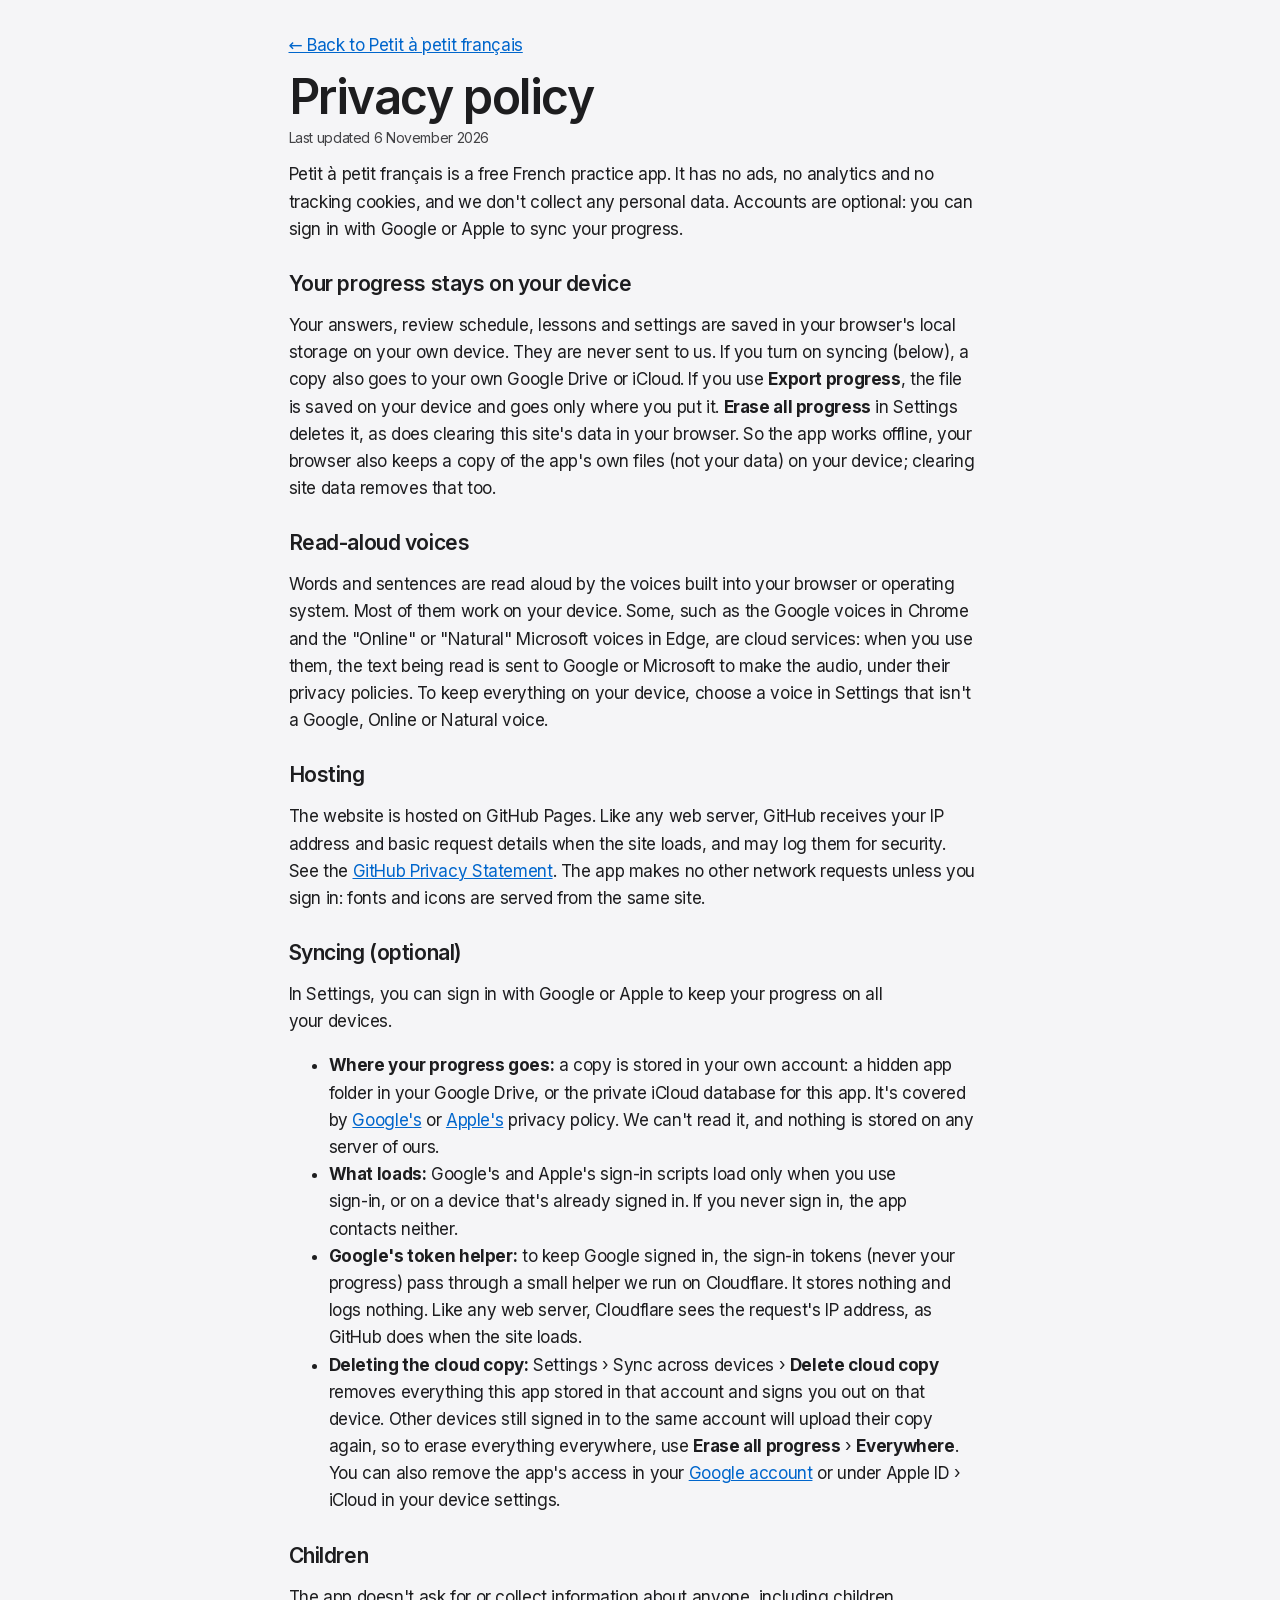
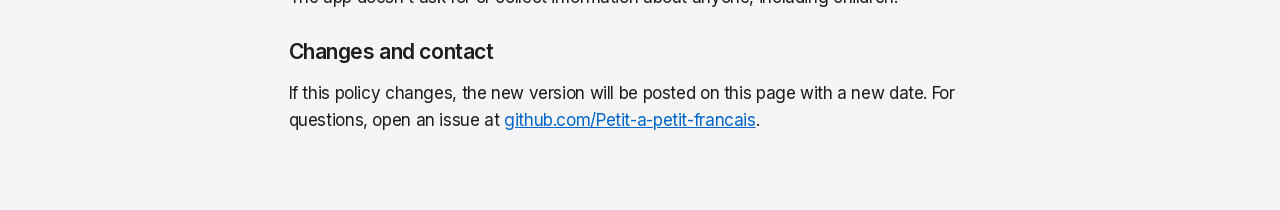
==== commit faa0f7ad: "feat: content security policy and sync privacy notes (#22)" ====
--- a/privacy.html
+++ b/privacy.html
@@ -19,18 +19,27 @@
 <main class="doc">
   <p><a href="./">← Back to Petit à petit français</a></p>
   <h1>Privacy policy</h1>
-  <p class="muted small">Last updated 4 November 2026</p>
+  <p class="muted small">Last updated 6 November 2026</p>
 
-  <p>Petit à petit français is a free French practice app. It has no accounts, no ads, no analytics and no tracking cookies, and we don't collect any personal data.</p>
+  <p>Petit à petit français is a free French practice app. It has no ads, no analytics and no tracking cookies, and we don't collect any personal data. Accounts are optional: you can sign in with Google or Apple to sync your progress.</p>
 
   <h2>Your progress stays on your device</h2>
-  <p>Your answers, review schedule, lessons and settings are saved in your browser's local storage on your own device. They are never sent to us or anyone else. If you use <b>Export progress</b>, the file is saved on your device and goes only where you put it. <b>Erase all progress</b> in Settings deletes it, as does clearing this site's data in your browser. So the app works offline, your browser also keeps a copy of the app's own files (not your data) on your device; clearing site data removes that too.</p>
+  <p>Your answers, review schedule, lessons and settings are saved in your browser's local storage on your own device. They are never sent to us. If you turn on syncing (below), a copy also goes to your own Google Drive or iCloud. If you use <b>Export progress</b>, the file is saved on your device and goes only where you put it. <b>Erase all progress</b> in Settings deletes it, as does clearing this site's data in your browser. So the app works offline, your browser also keeps a copy of the app's own files (not your data) on your device; clearing site data removes that too.</p>
 
   <h2>Read-aloud voices</h2>
   <p>Words and sentences are read aloud by the voices built into your browser or operating system. Most of them work on your device. Some, such as the Google voices in Chrome and the "Online" or "Natural" Microsoft voices in Edge, are cloud services: when you use them, the text being read is sent to Google or Microsoft to make the audio, under their privacy policies. To keep everything on your device, choose a voice in Settings that isn't a Google, Online or Natural voice.</p>
 
   <h2>Hosting</h2>
-  <p>The website is hosted on GitHub Pages. Like any web server, GitHub receives your IP address and basic request details when the site loads, and may log them for security. See the <a href="https://docs.github.com/en/site-policy/privacy-policies/github-general-privacy-statement">GitHub Privacy Statement</a>. The app makes no other network requests: fonts and icons are served from the same site.</p>
+  <p>The website is hosted on GitHub Pages. Like any web server, GitHub receives your IP address and basic request details when the site loads, and may log them for security. See the <a href="https://docs.github.com/en/site-policy/privacy-policies/github-general-privacy-statement">GitHub Privacy Statement</a>. The app makes no other network requests unless you sign in: fonts and icons are served from the same site.</p>
+
+  <h2>Syncing (optional)</h2>
+  <p>In Settings, you can sign in with Google or Apple to keep your progress on all your devices.</p>
+  <ul>
+    <li><b>Where your progress goes:</b> a copy is stored in your own account: a hidden app folder in your Google Drive, or the private iCloud database for this app. It's covered by <a href="https://policies.google.com/privacy">Google's</a> or <a href="https://www.apple.com/legal/privacy/">Apple's</a> privacy policy. We can't read it, and nothing is stored on any server of ours.</li>
+    <li><b>What loads:</b> Google's and Apple's sign-in scripts load only when you use sign-in, or on a device that's already signed in. If you never sign in, the app contacts neither.</li>
+    <li><b>Google's token helper:</b> to keep Google signed in, the sign-in tokens (never your progress) pass through a small helper we run on Cloudflare. It stores nothing and logs nothing. Like any web server, Cloudflare sees the request's IP address, as GitHub does when the site loads.</li>
+    <li><b>Deleting the cloud copy:</b> Settings › Sync across devices › <b>Delete cloud copy</b> removes everything this app stored in that account and signs you out on that device. Other devices still signed in to the same account will upload their copy again, so to erase everything everywhere, use <b>Erase all progress</b> › <b>Everywhere</b>. You can also remove the app's access in your <a href="https://myaccount.google.com/connections">Google account</a> or under Apple ID › iCloud in your device settings.</li>
+  </ul>
 
   <h2>Children</h2>
   <p>The app doesn't ask for or collect information about anyone, including children.</p>
--- a/style.css
+++ b/style.css
@@ -51,11 +51,14 @@
 }
 
 * { box-sizing: border-box; }
+/* the hidden attribute must win over component display rules (search filters rows with it) */
+[hidden] { display: none !important; }
 /* remove the double-tap zoom delay; :active styles replace the grey tap flash */
 a, button, input, select, label, summary { touch-action: manipulation; -webkit-tap-highlight-color: transparent; }
 h1, h2, h3 { text-wrap: balance; }
 p, li, .lead { text-wrap: pretty; }
-html { -webkit-text-size-adjust: 100%; scroll-padding-top: 68px; }
+html { -webkit-text-size-adjust: 100%; scroll-padding-top: 68px; scrollbar-gutter: stable; }
+.tabs, .heat, .table-wrap, .toc { scrollbar-width: thin; }
 body { margin: 0; background: var(--bg); color: var(--text); font: 17px/1.47 var(--font); letter-spacing: -0.022em; -webkit-font-smoothing: antialiased; }
 a { color: var(--primary); }
 button, input, select { font: inherit; color: inherit; }
@@ -256,6 +259,9 @@
 .sheet-section h2 { margin: 0 0 10px; }
 .sheet-section .rule { font-weight: 600; margin-bottom: 10px; }
 .vocab-group { break-inside: avoid; margin-bottom: 20px; }
+/* 3,400 words: let the browser skip laying out groups that are off screen */
+.vocab-group { content-visibility: auto; contain-intrinsic-size: auto 900px; }
+::highlight(find) { background-color: var(--mark); color: var(--text); }
 .vocab-group h3 { margin-bottom: 6px; }
 .vocab-list { display: grid; grid-template-columns: repeat(auto-fill, minmax(280px, 1fr)); column-gap: 24px; }
 .vocab-item { display: flex; align-items: center; gap: 10px; padding: 7px 0; border-bottom: 1px solid var(--border); font-size: 15px; }
@@ -358,6 +364,7 @@
   body { background: #fff; color: #000; font-size: 12px; }
   .card, .list { box-shadow: none; }
   .sheet-layout { display: block; }
+  .vocab-group { content-visibility: visible; }
   .sheet-section, .vocab-group { break-inside: avoid; }
 }
 .conj li span.p.el { margin-right: 0; }
@@ -386,10 +393,13 @@
 /* WCAG 2.4.11: keep focused controls clear of the fixed bars */
 @media (max-width: 860px) { html { scroll-padding-bottom: 80px; } }
 html:has(body.focus) { scroll-padding-top: 16px; scroll-padding-bottom: 180px; }
-
-/* page cross-fade (View Transitions); the top bar stays put */
-.sidebar { view-transition-name: topbar; }
-::view-transition-old(root), ::view-transition-new(root) { animation-duration: .18s; }
+@media (max-width: 640px) { html:has(body.focus) { scroll-padding-bottom: 50vh; } }
+
+/* press feedback for touch, where hover styles don't apply */
+.row-link:active, .tile:active { background: var(--bg); }
+.tabbar a:active, .nav a:active, .tabs a:active, .toc button:active, .verb-btn:active, .reveal-en button:active { opacity: .6; }
+.accents button:active { border-color: var(--primary); color: var(--primary); }
+
 
 /* users who ask for more contrast */
 @media (prefers-contrast: more) {
@@ -404,5 +414,29 @@
 @media (forced-colors: active) {
   .track i, .goal i, .meter i, .heat i, .status-dot, .step .n { forced-color-adjust: none; }
   .tabs a[aria-current="page"], .nav a[aria-current="page"], .tabbar a[aria-current="page"] { text-decoration: underline; text-underline-offset: 4px; }
-  .card, .list, .hero, .callout, .bar { border: 1px solid CanvasText; }
-}
+  .card, .list, .hero, .callout, .bar, .track, .goal, .meter { border: 1px solid CanvasText; }
+}
+
+/* cloud sync */
+.sr-only { position: absolute; width: 1px; height: 1px; overflow: hidden; clip-path: inset(50%); white-space: nowrap; }
+.sidebar-foot { display: flex; align-items: center; gap: 8px; }
+.sync-ind { display: grid; place-items: center; width: 44px; height: 44px; border-radius: 50%; color: var(--text-2); position: relative; }
+.sync-ind .i { width: 20px; height: 20px; }
+.sync-ind::after { content: ""; position: absolute; right: 9px; bottom: 11px; width: 8px; height: 8px; border-radius: 50%; border: 2px solid var(--bg); background: var(--success); }
+.sync-ind[data-state="busy"]::after { background: var(--primary); }
+.sync-ind[data-state="off"]::after { background: var(--text-3); }
+.sync-ind[data-state="warn"]::after { background: var(--warning); }
+.sync-acct { display: flex; flex-wrap: wrap; align-items: center; gap: 8px 16px; padding: 12px 0; border-top: 1px solid var(--border); }
+.sync-acct .grow { flex: 1 1 220px; min-width: 0; overflow-wrap: anywhere; }
+.sync-status { display: block; margin-top: 2px; }
+.sync-status[data-state="synced"] { color: var(--success); }
+.sync-status:is([data-state="reconnect"], [data-state="unreadable"], [data-state="reload"], [data-state="localfail"], [data-state="attention"], [data-state="other"]) { color: var(--warning); }
+.sync-btns, .sync-signin { display: flex; flex-wrap: wrap; gap: 8px; }
+.sync-signin { padding-top: 12px; }
+#apple-sign-in-button:not(:empty) { margin-top: 12px; max-width: 280px; }
+.stack-btns { display: flex; flex-direction: column; align-items: flex-start; gap: 4px; }
+.nudge { display: flex; flex-wrap: wrap; align-items: center; gap: 12px 16px; padding: 16px 20px; margin-bottom: 20px; background: var(--primary-soft); border-color: transparent; }
+.nudge > .i { width: 24px; height: 24px; color: var(--primary); flex: none; }
+.nudge p { margin: 0; flex: 1 1 260px; color: var(--text); }
+.nudge-btns { display: flex; flex-wrap: wrap; gap: 8px; }
+@media (max-width: 420px) { .streak-mini .streak-word { position: absolute; width: 1px; height: 1px; overflow: hidden; clip-path: inset(50%); white-space: nowrap; } .sync-ind { width: 40px; } }
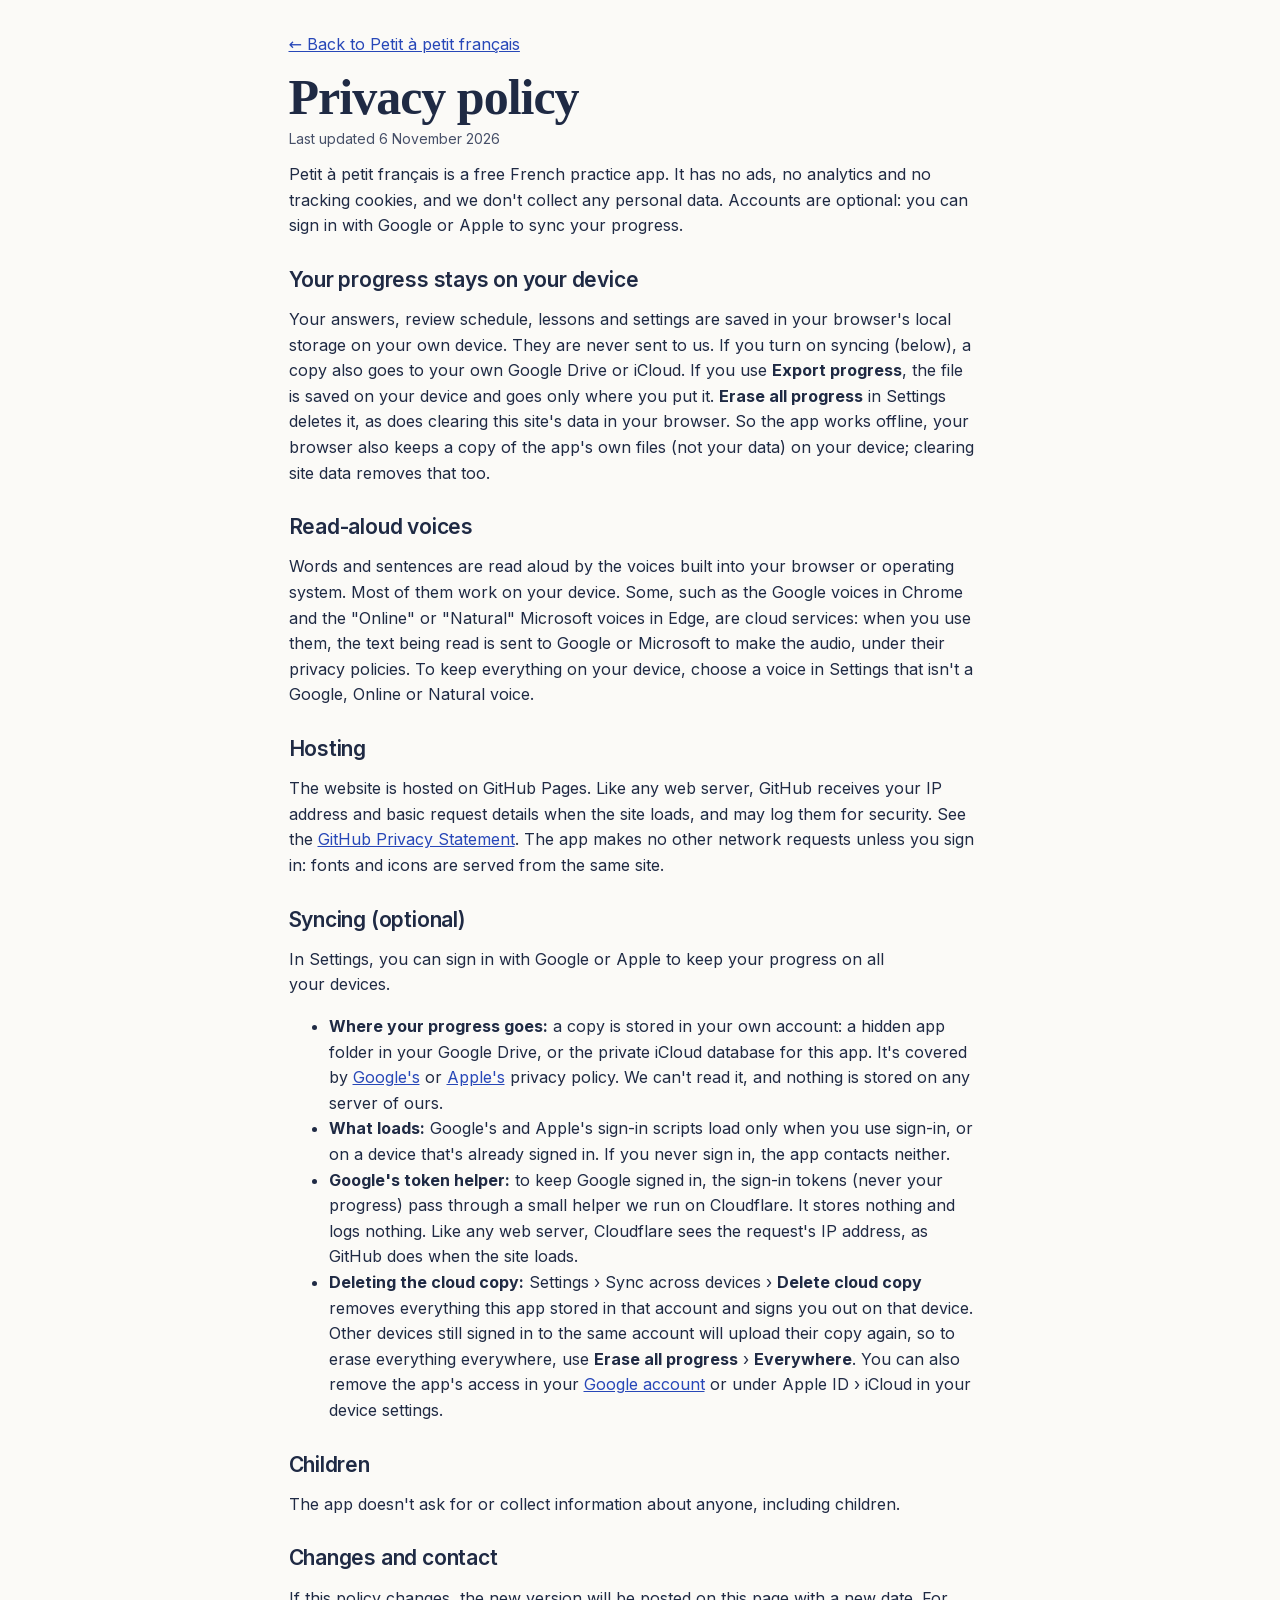
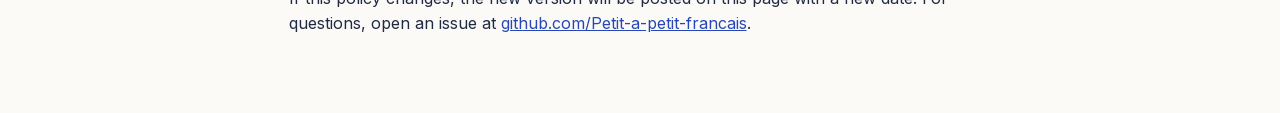
==== commit e037686f: "feat: Cahier redesign with Seyès-ruled pages and reworked layouts (#28)" ====
--- a/privacy.html
+++ b/privacy.html
@@ -6,8 +6,8 @@
 <title>Privacy policy · Petit à petit français</title>
 <link rel="icon" href="logo.svg" type="image/svg+xml">
 <meta name="color-scheme" content="light dark">
-<meta name="theme-color" content="#f5f5f7" media="(prefers-color-scheme: light)">
-<meta name="theme-color" content="#000000" media="(prefers-color-scheme: dark)">
+<meta name="theme-color" content="#fbfaf7" media="(prefers-color-scheme: light)">
+<meta name="theme-color" content="#10141d" media="(prefers-color-scheme: dark)">
 <link rel="stylesheet" href="style.css">
 <style>
   .doc { max-width: 720px; margin: 0 auto; padding: 32px 16px 64px; line-height: 1.6; }
--- a/style.css
+++ b/style.css
@@ -1,53 +1,60 @@
-/* Inter, self-hosted (SIL Open Font License, see licenses/inter-OFL.txt) */
+/* Inter and Source Serif 4, self-hosted (SIL Open Font License, see licenses/) */
 @font-face { font-family: "Inter"; font-style: normal; font-weight: 400 800; font-display: swap; src: url(fonts/inter-latin-ext.woff2) format("woff2");
   unicode-range: U+0100-02BA, U+02BD-02C5, U+02C7-02CC, U+02CE-02D7, U+02DD-02FF, U+0304, U+0308, U+0329, U+1D00-1DBF, U+1E00-1E9F, U+1EF2-1EFF, U+2020, U+20A0-20AB, U+20AD-20C4, U+2113, U+2C60-2C7F, U+A720-A7FF; }
 @font-face { font-family: "Inter"; font-style: normal; font-weight: 400 800; font-display: swap; src: url(fonts/inter-latin.woff2) format("woff2");
   unicode-range: U+0000-00FF, U+0131, U+0152-0153, U+02BB-02BC, U+02C6, U+02DA, U+02DC, U+0304, U+0308, U+0329, U+2000-206F, U+20AC, U+2122, U+2191, U+2193, U+2212, U+2215, U+FEFF, U+FFFD; }
-/* Design tokens: Apple-style system (parchment canvas, near-black ink, one Action Blue).
-   Contrast pairs checked for WCAG AA (4.5:1 text, 3:1 UI). */
+@font-face { font-family: "Source Serif"; font-style: normal; font-weight: 200 900; font-display: swap; src: url(fonts/source-serif-4-latin-wght-normal.woff2) format("woff2"); }
+@font-face { font-family: "Source Serif"; font-style: italic; font-weight: 200 900; font-display: swap; src: url(fonts/source-serif-4-latin-wght-italic.woff2) format("woff2"); }
+
+/* Design tokens: "Cahier", a French school notebook.
+   Paper, navy ink, school-ink blue for actions, red pen for corrections, Seyès ruling where you write.
+   French text is set in the serif, English interface text in Inter. Contrast pairs checked for WCAG AA. */
 :root {
-  --bg: #f5f5f7;
+  --bg: #fbfaf7;
   --surface: #ffffff;
-  --surface-2: #e8e8ed;
-  --border: #e0e0e0;
-  --text: #1d1d1f;
-  --text-2: #424245;
-  --text-3: #6e6e73;
-  --primary: #0066cc;
-  --primary-fill: #0066cc;
-  --primary-hover: #0058b0;
-  --primary-soft: #e8f1fb;
+  --surface-2: #f1efe9;
+  --border: #e4e1d8;
+  --text: #1f2a44;
+  --text-2: #464f68;
+  --text-3: #636a80;
+  --primary: #2747b8;
+  --primary-fill: #2747b8;
+  --primary-hover: #1d3796;
+  --primary-soft: #eaeefa;
   --on-primary: #ffffff;
-  --focus: #0071e3;
-  --tile: #272729;
-  --success: #12805c;
-  --success-soft: #e6f6ee;
-  --danger: #c0283a;
-  --danger-soft: #fdecee;
-  --warning: #a35400;
-  --warning-soft: #fff3e3;
-  --mark: #fff1b8;
-  --radius: 18px;
+  --focus: #2747b8;
+  --success: #1c7247;
+  --success-soft: #e5f2ea;
+  --danger: #b8232a;
+  --danger-soft: #fbeaea;
+  --warning: #915000;
+  --warning-soft: #faefdd;
+  --flame: #d4541b;
+  --mark: #fff0a8;
+  --line: #edf0f9;
+  --line-strong: #d3dbf1;
+  --margin: #e8999c;
+  --radius: 14px;
   --radius-sm: 8px;
-  --shadow: none;
-  --frost: saturate(180%) blur(20px);
-  --font: -apple-system, BlinkMacSystemFont, "Inter", system-ui, "Segoe UI", Roboto, sans-serif;
+  --frost: saturate(160%) blur(16px);
+  --font: "Inter", -apple-system, BlinkMacSystemFont, system-ui, "Segoe UI", Roboto, sans-serif;
+  --serif: "Source Serif", "Iowan Old Style", Georgia, serif;
   accent-color: var(--primary-fill);
   color-scheme: light;
 }
 @media (prefers-color-scheme: dark) {
   :root:not([data-theme="light"]) {
-    --bg: #000000; --surface: #1d1d1f; --surface-2: #2c2c2e; --border: #38383a; --text: #f5f5f7; --text-2: #cccccc; --text-3: #a1a1a6;
-    --primary: #2997ff; --primary-fill: #0071e3; --primary-hover: #0066cc; --primary-soft: #0b2a4a; --on-primary: #ffffff; --tile: #272729; --seg: #48484a;
-    --success: #4cc790; --success-soft: #12291f; --danger: #ff7d8c; --danger-soft: #34161b; --warning: #f5b257; --warning-soft: #33240f;
-    --mark: #4a3f12; color-scheme: dark;
+    --bg: #10141d; --surface: #181d29; --surface-2: #232a3a; --border: #2e3649; --text: #e9ecf4; --text-2: #bcc2d3; --text-3: #959cb0;
+    --primary: #93a9ff; --primary-fill: #3a57d4; --primary-hover: #4864e0; --primary-soft: #1d2648; --on-primary: #ffffff; --focus: #93a9ff;
+    --success: #5cc48d; --success-soft: #13291f; --danger: #ff8d92; --danger-soft: #3a1a1e; --warning: #f0b45c; --warning-soft: #33260f;
+    --flame: #ff8a4c; --mark: #4a3f12; --line: #1c2232; --line-strong: #262f46; --margin: #6b3a44; color-scheme: dark;
   }
 }
 :root[data-theme="dark"] {
-  --bg: #000000; --surface: #1d1d1f; --surface-2: #2c2c2e; --border: #38383a; --text: #f5f5f7; --text-2: #cccccc; --text-3: #a1a1a6;
-  --primary: #2997ff; --primary-fill: #0071e3; --primary-hover: #0066cc; --primary-soft: #0b2a4a; --on-primary: #ffffff; --tile: #272729; --seg: #48484a;
-  --success: #4cc790; --success-soft: #12291f; --danger: #ff7d8c; --danger-soft: #34161b; --warning: #f5b257; --warning-soft: #33240f;
-  --mark: #4a3f12; color-scheme: dark;
+  --bg: #10141d; --surface: #181d29; --surface-2: #232a3a; --border: #2e3649; --text: #e9ecf4; --text-2: #bcc2d3; --text-3: #959cb0;
+  --primary: #93a9ff; --primary-fill: #3a57d4; --primary-hover: #4864e0; --primary-soft: #1d2648; --on-primary: #ffffff; --focus: #93a9ff;
+  --success: #5cc48d; --success-soft: #13291f; --danger: #ff8d92; --danger-soft: #3a1a1e; --warning: #f0b45c; --warning-soft: #33260f;
+  --flame: #ff8a4c; --mark: #4a3f12; --line: #1c2232; --line-strong: #262f46; --margin: #6b3a44; color-scheme: dark;
 }
 
 * { box-sizing: border-box; }
@@ -57,9 +64,9 @@
 a, button, input, select, label, summary { touch-action: manipulation; -webkit-tap-highlight-color: transparent; }
 h1, h2, h3 { text-wrap: balance; }
 p, li, .lead { text-wrap: pretty; }
-html { -webkit-text-size-adjust: 100%; scroll-padding-top: 68px; scrollbar-gutter: stable; }
-.tabs, .heat, .table-wrap, .toc { scrollbar-width: thin; }
-body { margin: 0; background: var(--bg); color: var(--text); font: 17px/1.47 var(--font); letter-spacing: -0.022em; -webkit-font-smoothing: antialiased; }
+html { -webkit-text-size-adjust: 100%; scroll-padding-top: 72px; scrollbar-gutter: stable; }
+.tabs, .heat, .table-wrap, .toc, .jump { scrollbar-width: thin; }
+body { margin: 0; background: var(--bg); color: var(--text); font: 16px/1.5 var(--font); -webkit-font-smoothing: antialiased; }
 a { color: var(--primary); }
 button, input, select { font: inherit; color: inherit; }
 :focus-visible { outline: 2px solid var(--focus); outline-offset: 2px; border-radius: 6px; }
@@ -69,43 +76,64 @@
 mark { background: var(--mark); color: inherit; padding: 0 2px; border-radius: 3px; }
 @media (prefers-reduced-motion: reduce) { *, *::before, *::after { transition: none !important; animation: none !important; } }
 
-/* ---------- shell: frosted top bar over centred content ---------- */
+/* French is set in the serif: prompts, answers, examples, words */
+[lang="fr"], .serif, h1 { font-family: var(--serif); }
+[lang="fr"] [lang="en"] { font-family: var(--font); }
+
+/* The Seyès ruling of a French cahier: faint lines every 8px, a stronger one and a vertical every 32px, a red margin. */
+.ruled {
+  --m: 56px;
+  background-color: var(--surface);
+  background-image:
+    linear-gradient(90deg, transparent calc(var(--m) - 1px), var(--margin) calc(var(--m) - 1px), var(--margin) calc(var(--m) + 1px), transparent calc(var(--m) + 1px)),
+    linear-gradient(var(--line-strong) 1px, transparent 1px),
+    linear-gradient(90deg, var(--line) 1px, transparent 1px),
+    linear-gradient(var(--line) 1px, transparent 1px);
+  background-size: 100% 100%, 100% 32px, 32px 100%, 100% 8px;
+  background-position: 0 0, 0 -1px, calc(var(--m) + 1px) 0, 0 -1px;
+}
+
+/* ---------- shell: top bar over centred content ---------- */
 .shell { min-height: 100vh; }
 .sidebar {
-  position: sticky; top: 0; z-index: 40; display: flex; align-items: center; gap: 24px; height: 52px;
-  padding: 0 max(16px, calc((100% - 1024px) / 2));
-  background: color-mix(in srgb, var(--bg) 80%, transparent); -webkit-backdrop-filter: var(--frost); backdrop-filter: var(--frost);
+  position: sticky; top: 0; z-index: 40; display: flex; align-items: center; gap: 24px; height: 60px;
+  padding: 0 max(16px, calc((100% - 1040px) / 2));
+  background: color-mix(in srgb, var(--bg) 86%, transparent); -webkit-backdrop-filter: var(--frost); backdrop-filter: var(--frost);
   border-bottom: 1px solid var(--border);
 }
-.logo { display: flex; align-items: center; gap: 8px; text-decoration: none; color: var(--text); font-weight: 600; font-size: 17px; letter-spacing: -0.02em; white-space: nowrap; }
-.logo-mark { width: 28px; height: 28px; flex: none; }
-.nav { display: flex; gap: 4px; margin-left: auto; }
+.logo { display: flex; align-items: center; gap: 10px; text-decoration: none; color: var(--text); white-space: nowrap; font: 600 19px/1 var(--serif); letter-spacing: -0.01em; }
+.logo-mark { width: 30px; height: 30px; flex: none; }
+.nav { display: flex; gap: 2px; margin-left: auto; height: 100%; }
 .nav a {
-  display: flex; align-items: center; gap: 6px; padding: 0 12px; min-height: 44px;
-  color: var(--text-2); text-decoration: none; font-size: 14px; letter-spacing: -0.016em;
+  position: relative; display: flex; align-items: center; gap: 6px; padding: 0 12px; height: 100%;
+  color: var(--text-2); text-decoration: none; font-size: 15px;
 }
 .nav a .i { display: none; }
+.nav a .badge { margin-left: 2px; }
 .nav a[aria-current="page"] { color: var(--text); font-weight: 600; }
-.streak-mini { display: flex; align-items: center; gap: 4px; padding: 4px 12px 4px 8px; border-radius: 999px; background: var(--surface); border: 1px solid var(--border); font-size: 13px; color: var(--text-2); white-space: nowrap; }
+.nav a[aria-current="page"]::after { content: ""; position: absolute; left: 12px; right: 12px; bottom: -1px; height: 2px; border-radius: 2px; background: var(--primary-fill); }
+.streak-mini { display: flex; align-items: center; gap: 4px; padding: 5px 12px 5px 9px; border-radius: 999px; background: var(--surface); border: 1px solid var(--border); font-size: 13px; color: var(--text-2); white-space: nowrap; }
 .streak-mini b { color: var(--text); }
-.streak-mini .i { width: 16px; height: 16px; color: #f0661e; }
-
-main { min-width: 0; padding: 56px clamp(16px, 4vw, 48px) 96px; outline: none; }
-.page { max-width: 980px; margin: 0 auto; }
+.streak-mini .i { width: 16px; height: 16px; color: var(--flame); }
+
+main { min-width: 0; padding: 48px clamp(16px, 4vw, 48px) 96px; outline: none; }
+.page { max-width: 1040px; margin: 0 auto; }
+.page.narrow { max-width: 760px; }
 .tabbar { display: none; }
 
 @media (max-width: 860px) {
   .nav { display: none; }
+  .sidebar { height: 56px; }
   .sidebar-foot { margin-left: auto; }
-  main { padding: 28px 16px calc(88px + env(safe-area-inset-bottom)); }
+  main { padding: 28px 16px calc(96px + env(safe-area-inset-bottom)); }
   .tabbar {
     display: grid; grid-template-columns: repeat(5, 1fr); position: fixed; inset: auto 0 0 0; z-index: 20;
-    background: color-mix(in srgb, var(--bg) 80%, transparent); -webkit-backdrop-filter: var(--frost); backdrop-filter: var(--frost);
+    background: color-mix(in srgb, var(--bg) 88%, transparent); -webkit-backdrop-filter: var(--frost); backdrop-filter: var(--frost);
     border-top: 1px solid var(--border); padding-bottom: env(safe-area-inset-bottom);
   }
   .tabbar a {
-    display: flex; flex-direction: column; align-items: center; justify-content: center; gap: 2px; min-height: 56px;
-    font-size: 11px; letter-spacing: 0; color: var(--text-3); text-decoration: none;
+    display: flex; flex-direction: column; align-items: center; justify-content: center; gap: 3px; min-height: 58px;
+    font-size: 11px; font-weight: 500; color: var(--text-3); text-decoration: none;
   }
   .tabbar a[aria-current="page"] { color: var(--primary); }
 }
@@ -115,28 +143,31 @@
 body.focus main { padding: 0; }
 
 /* ---------- type ---------- */
-h1 { font-size: clamp(32px, 5vw, 48px); line-height: 1.08; letter-spacing: -0.03em; margin: 0 0 8px; font-weight: 600; }
-h2 { font-size: 21px; line-height: 1.19; letter-spacing: -0.02em; margin: 56px 0 16px; font-weight: 600; }
-h3 { font-size: 17px; line-height: 1.24; margin: 0; font-weight: 600; }
+h1 { font-size: clamp(34px, 5vw, 50px); line-height: 1.08; letter-spacing: -0.02em; margin: 0 0 8px; font-weight: 600; }
+h2 { font-size: 21px; line-height: 1.25; letter-spacing: -0.01em; margin: 48px 0 14px; font-weight: 600; }
+h3 { font-size: 16px; line-height: 1.3; margin: 0; font-weight: 600; }
 p { margin: 0 0 12px; }
-.lead { color: var(--text-2); font-size: 19px; line-height: 1.42; letter-spacing: -0.012em; max-width: 62ch; }
+.lead { color: var(--text-2); font-size: 18px; line-height: 1.5; max-width: 62ch; margin: 0; }
 .muted { color: var(--text-2); }
 .small { font-size: 14px; }
 .tiny { font-size: 13px; color: var(--text-3); }
-.page-head { display: flex; justify-content: space-between; align-items: flex-end; gap: 16px; flex-wrap: wrap; margin-bottom: 40px; }
-.crumbs { font-size: 14px; color: var(--text-3); margin-bottom: 8px; }
+.page-head { display: flex; justify-content: space-between; align-items: flex-end; gap: 16px; flex-wrap: wrap; margin-bottom: 32px; }
+.crumbs { font-size: 14px; color: var(--text-3); margin-bottom: 10px; }
 .crumbs a { color: var(--text-2); text-decoration: none; }
+.sec-head { display: flex; align-items: baseline; justify-content: space-between; gap: 12px; flex-wrap: wrap; margin: 48px 0 14px; }
+.sec-head h2 { margin: 0; }
 
 /* ---------- controls ---------- */
 .btn {
   display: inline-flex; align-items: center; justify-content: center; gap: 8px; min-height: 44px; padding: 10px 18px;
-  border-radius: 999px; border: 1px solid var(--primary); background: transparent; color: var(--primary);
-  font-weight: 400; text-decoration: none; cursor: pointer; white-space: nowrap; transition: background .15s, border-color .15s, transform .1s;
-}
-.btn:active:not(:disabled), .icon-btn:active, .say:active { transform: scale(.95); }
-.btn.primary { background: var(--primary-fill); border-color: var(--primary-fill); color: var(--on-primary); }
+  border-radius: 10px; border: 1px solid var(--border); background: var(--surface); color: var(--text);
+  font-weight: 500; font-size: 15px; text-decoration: none; cursor: pointer; white-space: nowrap; transition: background .15s, border-color .15s, transform .1s;
+}
+.btn:active:not(:disabled), .icon-btn:active, .say:active { transform: scale(.96); }
+.btn.primary { background: var(--primary-fill); border-color: var(--primary-fill); color: var(--on-primary); box-shadow: 0 1px 0 color-mix(in srgb, var(--primary-fill) 60%, #000); }
 .btn.ghost { background: transparent; border-color: transparent; color: var(--primary); }
-.btn.lg { min-height: 52px; padding: 14px 28px; font-size: 18px; }
+.btn.danger { color: var(--danger); }
+.btn.lg { min-height: 52px; padding: 13px 26px; font-size: 17px; font-weight: 600; }
 .btn.block { width: 100%; }
 .btn:disabled { opacity: .5; cursor: not-allowed; }
 .icon-btn {
@@ -145,10 +176,11 @@
 }
 .say { display: inline-grid; place-items: center; width: 36px; height: 36px; border-radius: 50%; border: 0; background: var(--primary-soft); color: var(--primary); cursor: pointer; vertical-align: middle; flex: none; }
 .say svg { width: 18px; height: 18px; }
-.say.alt { font-size: 11px; font-weight: 600; letter-spacing: .02em; margin-left: 4px; background: transparent; box-shadow: inset 0 0 0 1.5px var(--primary-soft); }
-.say-pair { display: inline-flex; flex: none; }
+/* the second accent is a quiet text button next to the speaker */
+.say.alt { width: auto; min-width: 32px; height: 28px; padding: 0 6px; border-radius: 6px; font: 600 11px/1 var(--font); letter-spacing: .02em; margin-left: 2px; background: transparent; color: var(--text-3); }
+.say-pair { display: inline-flex; align-items: center; flex: none; }
 kbd { font: 600 11px var(--font); padding: 1px 6px; border-radius: 4px; border: 1px solid currentColor; opacity: .7; }
-.badge { display: inline-flex; align-items: center; gap: 4px; font-size: 12px; font-weight: 600; padding: 2px 8px; border-radius: 99px; background: var(--surface-2); color: var(--text-2); white-space: nowrap; }
+.badge { display: inline-flex; align-items: center; gap: 4px; font-size: 12px; font-weight: 600; padding: 2px 8px; border-radius: 6px; background: var(--surface-2); color: var(--text-2); white-space: nowrap; }
 .badge.blue { background: var(--primary-soft); color: var(--primary); }
 .badge.green { background: var(--success-soft); color: var(--success); }
 .badge.red { background: var(--danger-soft); color: var(--danger); }
@@ -156,179 +188,278 @@
 input[type="search"], input[type="number"], select {
   min-height: 44px; padding: 8px 12px; border: 1px solid var(--border); border-radius: var(--radius-sm); background: var(--surface);
 }
-input[type="search"] { width: 100%; max-width: 420px; border-radius: 999px; padding: 10px 20px; }
-.field { display: flex; justify-content: space-between; align-items: center; gap: 16px; padding: 14px 0; border-bottom: 1px solid var(--border); }
-.field:last-child { border-bottom: 0; }
-.field label { font-weight: 400; }
-.field .tiny { display: block; font-weight: 400; }
+input[type="search"] { width: 100%; max-width: 440px; padding: 10px 16px; }
+.field { display: flex; justify-content: space-between; align-items: center; gap: 16px; padding: 16px 0; border-bottom: 1px solid var(--border); }
+.field:first-child { padding-top: 0; }
+.field:last-child { border-bottom: 0; padding-bottom: 0; }
+.field.col { flex-direction: column; align-items: stretch; gap: 12px; }
+.field .tiny { display: block; font-weight: 400; margin-top: 2px; }
 .checks { display: flex; flex-wrap: wrap; gap: 8px; }
-.check { display: inline-flex; align-items: center; gap: 8px; min-height: 40px; padding: 6px 12px; border: 1px solid var(--border); border-radius: 99px; cursor: pointer; background: var(--surface); }
-.check:has(input:checked) { border-color: var(--primary); background: var(--primary-soft); color: var(--primary); }
+/* tense chips: the chip is the checkbox; the real input stays focusable for keyboards and screen readers */
+.check { position: relative; display: inline-flex; align-items: center; gap: 6px; min-height: 40px; padding: 6px 14px; border: 1px solid var(--border); border-radius: 999px; cursor: pointer; background: var(--surface); font-family: var(--serif); font-size: 16px; }
+.check input { position: absolute; opacity: 0; inset: 0; margin: 0; cursor: pointer; }
+.check:has(input:focus-visible) { outline: 2px solid var(--focus); outline-offset: 2px; }
+.check:has(input:checked) { border-color: var(--primary-fill); background: var(--primary-soft); color: var(--primary); }
+.check:has(input:checked)::before { content: ""; width: 12px; height: 7px; border: solid currentColor; border-width: 0 0 2px 2px; transform: translateY(-2px) rotate(-45deg); }
+/* segmented control (theme) */
+.seg { display: inline-flex; padding: 3px; gap: 2px; border-radius: 10px; background: var(--surface-2); }
+.seg label { position: relative; display: grid; place-items: center; min-height: 38px; padding: 0 14px; border-radius: 8px; font-size: 14px; color: var(--text-2); cursor: pointer; }
+.seg input { position: absolute; opacity: 0; inset: 0; margin: 0; cursor: pointer; }
+.seg label:has(input:checked) { background: var(--surface); color: var(--text); font-weight: 600; box-shadow: 0 1px 2px rgba(0,0,0,.08); }
+.seg label:has(input:focus-visible) { outline: 2px solid var(--focus); outline-offset: 1px; }
 
 /* ---------- cards & layout ---------- */
-.card { background: var(--surface); border: 1px solid var(--border); border-radius: var(--radius); padding: 24px; box-shadow: var(--shadow); }
+.card { background: var(--surface); border: 1px solid var(--border); border-radius: var(--radius); padding: 24px; }
 .card.pad-lg { padding: 32px; }
 .grid { display: grid; gap: 16px; }
 .grid.two { grid-template-columns: 1fr 1fr; }
 .grid.three { grid-template-columns: repeat(3, 1fr); }
-.grid.auto { grid-template-columns: repeat(auto-fill, minmax(240px, 1fr)); }
-.home-top { display: grid; grid-template-columns: 1.6fr 1fr; gap: 16px; }
-@media (max-width: 960px) { .home-top, .grid.two { grid-template-columns: 1fr; } .grid.three { grid-template-columns: 1fr 1fr; } }
-@media (max-width: 520px) { .grid.three { grid-template-columns: 1fr; } }
-
-.hero { display: flex; flex-direction: column; gap: 14px; background: var(--tile); color: #fff; border: 0; }
-.hero .label { font-weight: 600; opacity: .85; }
-.hero .big { font-size: 56px; font-weight: 600; line-height: 1.07; letter-spacing: -0.03em; }
-.hero p { margin: 0; opacity: .9; }
-.hero .btn { align-self: flex-start; background: var(--primary-fill); color: #fff; border-color: transparent; }
-.goal { height: 8px; border-radius: 99px; background: rgba(255,255,255,.25); overflow: hidden; }
-.goal i { display: block; height: 100%; background: #2997ff; border-radius: 99px; }
-
-.stat-row { display: grid; grid-template-columns: 1fr 1fr; gap: 12px; }
-.stat { display: flex; flex-direction: column; gap: 2px; }
-.stat b { font-size: 28px; font-weight: 600; letter-spacing: -0.03em; line-height: 1.1; }
-.stat span { font-size: 13px; color: var(--text-2); }
-.stat .i { color: var(--text-3); margin-bottom: 6px; }
-.stat.flame .i { color: #f0661e; }
+@media (max-width: 960px) { .grid.two { grid-template-columns: 1fr; } }
+@media (max-width: 720px) { .grid.three { grid-template-columns: 1fr; } }
 
 .row-link {
-  display: flex; align-items: center; gap: 14px; padding: 14px 16px; min-height: 64px; text-decoration: none; color: var(--text);
+  display: flex; align-items: center; gap: 14px; padding: 14px 18px; min-height: 64px; text-decoration: none; color: var(--text);
   border-bottom: 1px solid var(--border); background: var(--surface);
 }
 .row-link:last-child { border-bottom: 0; }
 .row-link .grow { flex: 1; min-width: 0; }
-.row-link .grow .tiny { display: block; }
-.list { border: 1px solid var(--border); border-radius: var(--radius); overflow: hidden; box-shadow: var(--shadow); }
+.row-link .grow .tiny { display: block; margin-top: 2px; }
+.row-link h3 { font: 600 17px/1.3 var(--serif); }
+.list { border: 1px solid var(--border); border-radius: var(--radius); overflow: hidden; background: var(--surface); }
 .chev { color: var(--text-3); }
-.status-dot { width: 36px; height: 36px; border-radius: 50%; display: grid; place-items: center; flex: none; background: var(--surface-2); color: var(--text-2); font-weight: 600; font-size: 14px; }
-.status-dot.done { background: var(--success-soft); color: var(--success); }
-.status-dot.refresh { background: var(--warning-soft); color: var(--warning); }
-.status-dot.next { background: var(--primary-fill); color: var(--on-primary); }
-
-.tile { display: flex; flex-direction: column; gap: 10px; text-decoration: none; color: var(--text); }
-.tile .top { display: flex; justify-content: space-between; align-items: flex-start; gap: 8px; }
+.status-dot { width: 34px; height: 34px; border-radius: 50%; display: grid; place-items: center; flex: none; border: 1.5px solid var(--border); color: var(--text-3); font-weight: 600; font-size: 13px; font-variant-numeric: tabular-nums; }
+.status-dot .i { width: 18px; height: 18px; }
+.status-dot.done { background: var(--success-soft); border-color: transparent; color: var(--success); }
+.status-dot.refresh { background: var(--warning-soft); border-color: transparent; color: var(--warning); }
+.status-dot.next { background: var(--primary-fill); border-color: transparent; color: var(--on-primary); }
+.row-link.next { background: var(--primary-soft); }
+
 .meter { height: 6px; border-radius: 99px; background: var(--surface-2); overflow: hidden; display: flex; }
 .meter .m { background: var(--success); }
 .meter .s { background: color-mix(in srgb, var(--primary) 45%, transparent); }
-
-.heat { display: grid; grid-auto-flow: column; grid-template-rows: repeat(7, 12px); gap: 3px; overflow-x: auto; }
-.heat i { width: 12px; height: 12px; border-radius: 3px; background: var(--surface-2); }
-.heat i[data-l="1"] { background: color-mix(in srgb, var(--success) 35%, var(--surface-2)); }
-.heat i[data-l="2"] { background: color-mix(in srgb, var(--success) 65%, var(--surface-2)); }
-.heat i[data-l="3"] { background: var(--success); }
 
 .callout { display: flex; gap: 12px; padding: 16px 20px; border-radius: var(--radius); background: var(--primary-soft); color: var(--text); }
 .callout .i { color: var(--primary); margin-top: 2px; }
 .callout.warn { background: var(--warning-soft); }
 .callout.warn .i { color: var(--warning); }
 
+/* ---------- home ---------- */
+.home-head h1 { margin-bottom: 4px; }
+.home-top { display: grid; grid-template-columns: minmax(0, 1.55fr) minmax(0, 1fr); gap: 20px; align-items: stretch; }
+@media (max-width: 960px) { .home-top { grid-template-columns: 1fr; } }
+/* today's review is a page of the notebook */
+.today-card { position: relative; display: flex; flex-direction: column; gap: 14px; padding: 28px 32px 28px 84px; border: 1px solid var(--border); border-radius: var(--radius); overflow: hidden; }
+.today-card .label { font-size: 15px; font-weight: 600; color: var(--text-2); line-height: 32px; }
+.today-card .big { font: 600 clamp(48px, 7vw, 64px)/1 var(--serif); letter-spacing: -0.02em; color: var(--text); }
+.today-card p { margin: 0; color: var(--text-2); max-width: 44ch; }
+.today-card .btn { align-self: flex-start; margin-top: 4px; }
+.goal-wrap { margin-top: auto; padding-top: 12px; }
+.goal { height: 8px; border-radius: 99px; background: var(--surface-2); overflow: hidden; }
+.goal i { display: block; height: 100%; background: var(--success); border-radius: 99px; }
+@media (max-width: 560px) { .today-card { --m: 28px; padding: 24px 20px 24px 48px; } }
+
+.stats { display: flex; flex-direction: column; gap: 18px; }
+.streak { display: flex; align-items: center; gap: 14px; }
+.streak .flame { display: grid; place-items: center; width: 48px; height: 48px; border-radius: 12px; background: color-mix(in srgb, var(--flame) 14%, transparent); color: var(--flame); flex: none; }
+.streak .flame .i { width: 26px; height: 26px; }
+.streak b { display: block; font: 600 30px/1 var(--serif); }
+.streak span { font-size: 14px; color: var(--text-2); }
+.stat-list { display: grid; grid-template-columns: repeat(3, 1fr); gap: 12px; margin: 0; padding: 16px 0 0; border-top: 1px solid var(--border); }
+.stat-list div { min-width: 0; }
+.stat-list dt { font-size: 13px; line-height: 1.3; color: var(--text-2); }
+.stat-list dd { order: -1; margin: 0 0 2px; font: 600 22px/1.2 var(--serif); font-variant-numeric: tabular-nums; }
+.stat-list div { display: flex; flex-direction: column; }
+.areas { display: grid; gap: 12px; padding-top: 16px; border-top: 1px solid var(--border); }
+.area { display: grid; grid-template-columns: 1fr auto; gap: 4px 12px; align-items: baseline; text-decoration: none; color: var(--text); font-size: 14px; font-weight: 600; border-radius: 6px; }
+.area .tiny { font-weight: 400; font-variant-numeric: tabular-nums; }
+.area .meter { grid-column: 1 / -1; }
+
+.home-cols { display: grid; grid-template-columns: minmax(0, 1fr) minmax(0, 1fr); gap: 20px; margin-top: 20px; }
+.home-cols > section > h2 { margin-top: 28px; }
+@media (max-width: 860px) { .home-cols { grid-template-columns: 1fr; } }
+.next-card { display: flex; flex-direction: column; gap: 10px; text-decoration: none; color: var(--text); }
+.next-card h3 { font: 600 22px/1.25 var(--serif); }
+.next-card .btn { align-self: flex-start; margin-top: 6px; }
+
+.heat-card { margin-top: 20px; }
+.heat-card .sec-head { margin: 0 0 14px; }
+.heat-card h2 { font-size: 17px; }
+.heat-body { display: flex; align-items: center; gap: 16px 40px; flex-wrap: wrap; }
+/* 20 fluid columns: shrinks to fit a phone, capped on wide screens */
+.heat { flex: 1 1 300px; max-width: 460px; display: grid; grid-auto-flow: column; grid-template-rows: repeat(7, auto); grid-auto-columns: minmax(0, 1fr); gap: 3px; }
+.heat i { aspect-ratio: 1; border-radius: 3px; background: var(--surface-2); }
+.heat-sum { display: flex; gap: 32px; margin: 0; }
+.heat-sum div { display: flex; flex-direction: column; }
+.heat-sum dt { font-size: 13px; color: var(--text-2); }
+.heat-sum dd { order: -1; margin: 0; font: 600 26px/1.2 var(--serif); font-variant-numeric: tabular-nums; }
+.heat i[data-l="1"] { background: color-mix(in srgb, var(--primary) 30%, var(--surface-2)); }
+.heat i[data-l="2"] { background: color-mix(in srgb, var(--primary) 62%, var(--surface-2)); }
+.heat i[data-l="3"] { background: var(--primary); }
+.heat-legend { display: flex; align-items: center; gap: 4px; }
+.heat-legend i { width: 11px; height: 11px; border-radius: 3px; background: var(--surface-2); }
+.heat-legend i:nth-of-type(2) { background: color-mix(in srgb, var(--primary) 30%, var(--surface-2)); }
+.heat-legend i:nth-of-type(3) { background: color-mix(in srgb, var(--primary) 62%, var(--surface-2)); }
+.heat-legend i:nth-of-type(4) { background: var(--primary); }
+
+/* ---------- learn ---------- */
+.overall { display: flex; align-items: center; gap: 14px; min-width: 240px; }
+.overall .meter { flex: 1; height: 8px; }
+.unit { border: 1px solid var(--border); border-radius: var(--radius); background: var(--surface); margin-bottom: 12px; overflow: hidden; }
+.unit > summary { display: flex; align-items: center; gap: 16px; padding: 18px 20px; cursor: pointer; list-style: none; }
+.unit > summary::-webkit-details-marker { display: none; }
+.unit > summary h2 { margin: 0; font: 600 20px/1.25 var(--serif); flex: 1; min-width: 0; }
+.unit > summary .tiny { white-space: nowrap; font-variant-numeric: tabular-nums; }
+.unit > summary .meter { width: 120px; flex: none; }
+.unit > summary .chev { transition: transform .2s; }
+.unit[open] > summary .chev { transform: rotate(90deg); }
+.unit[open] > summary { border-bottom: 1px solid var(--border); }
+.unit .list { border: 0; border-radius: 0; }
+@media (max-width: 560px) { .unit > summary .meter { display: none; } .unit > summary { padding: 16px; gap: 10px; } }
+
+/* ---------- practice ---------- */
+.mode { display: flex; flex-direction: column; gap: 6px; text-decoration: none; color: var(--text); padding: 22px 24px; }
+.mode .top { display: flex; justify-content: space-between; align-items: center; gap: 8px; margin-bottom: 6px; }
+.mode .ico { display: grid; place-items: center; width: 40px; height: 40px; border-radius: 10px; background: var(--primary-soft); color: var(--primary); }
+.mode h3 { font: 600 19px/1.25 var(--serif); }
+.mode.main { border-color: var(--primary-fill); box-shadow: inset 0 0 0 1px var(--primary-fill); }
+.jump { display: flex; gap: 8px; margin: 32px 0 0; overflow-x: auto; }
+.jump a { display: inline-flex; align-items: center; min-height: 40px; padding: 0 16px; border-radius: 999px; border: 1px solid var(--border); background: var(--surface); color: var(--text); text-decoration: none; font-size: 15px; white-space: nowrap; }
+.topics { display: grid; grid-template-columns: repeat(auto-fill, minmax(280px, 1fr)); border: 1px solid var(--border); border-radius: var(--radius); background: var(--surface); overflow: hidden; }
+/* hairlines between cells: each cell draws its own right and bottom edge; the wrapper clips the outer ones */
+.topic { display: grid; grid-template-columns: 1fr auto; align-items: baseline; gap: 6px 12px; padding: 14px 18px; min-height: 64px; text-decoration: none; color: var(--text); margin: 0 -1px -1px 0; border-right: 1px solid var(--border); border-bottom: 1px solid var(--border); }
+.topic b { font: 600 16px/1.3 var(--serif); }
+.topic .tiny { font-variant-numeric: tabular-nums; }
+.topic .meter { grid-column: 1 / -1; height: 4px; }
+.topic .sub { grid-column: 1 / -1; margin-top: -4px; }
+
 /* ---------- lesson & reference prose ---------- */
 .prose { max-width: 72ch; }
+.card > .prose { max-width: none; }
 .prose p { margin-bottom: 12px; }
 .prose table, .ref-table { border-collapse: collapse; width: 100%; margin: 12px 0 18px; font-size: 15px; }
 .prose th, .prose td, .ref-table th, .ref-table td { text-align: left; padding: 9px 12px; border-bottom: 1px solid var(--border); vertical-align: top; }
-.prose th, .ref-table th { font-size: 13px; font-weight: 600; color: var(--text-2); background: var(--surface-2); }
+.prose th, .ref-table th { font: 600 13px var(--font); color: var(--text-2); background: var(--surface-2); }
+.prose td { font-family: var(--serif); font-size: 16px; }
 .prose b { color: var(--primary); font-weight: 600; }
-.table-wrap { overflow-x: auto; border: 1px solid var(--border); border-radius: var(--radius-sm); }
+.table-wrap { overflow-x: auto; border: 1px solid var(--border); border-radius: var(--radius-sm); background: var(--surface); }
 .table-wrap table { margin: 0; }
-.step { display: flex; align-items: center; gap: 12px; margin: 40px 0 14px; }
-.step .n { width: 32px; height: 32px; border-radius: 50%; background: var(--primary-fill); color: var(--on-primary); display: grid; place-items: center; font-weight: 600; font-size: 15px; flex: none; }
+.step { display: flex; align-items: center; gap: 12px; margin: 44px 0 14px; }
+.step .n { width: 30px; height: 30px; border-radius: 50%; border: 1.5px solid var(--primary-fill); color: var(--primary); display: grid; place-items: center; font-weight: 600; font-size: 14px; flex: none; }
 .step h2 { margin: 0; }
 .example { display: flex; align-items: flex-start; gap: 12px; padding: 12px 0; border-bottom: 1px solid var(--border); }
-.example:last-child { border-bottom: 0; }
-.example .fr { font-size: 17px; font-weight: 400; }
+.example:first-child { padding-top: 0; }
+.example:last-child { border-bottom: 0; padding-bottom: 0; }
+.example .fr { font-size: 18px; line-height: 1.45; }
 .example .en { font-size: 14px; color: var(--text-2); }
-.example b { color: var(--primary); }
+.example b { color: var(--primary); font-weight: 600; }
 .conj-grid { display: grid; grid-template-columns: repeat(auto-fill, minmax(210px, 1fr)); gap: 12px; }
 .conj { border: 1px solid var(--border); border-radius: var(--radius-sm); padding: 12px 14px; background: var(--surface); }
 .conj h3 { font-size: 14px; color: var(--primary); margin-bottom: 6px; }
-.conj ol { list-style: none; margin: 0; padding: 0; font-size: 15px; }
+.conj ol { list-style: none; margin: 0; padding: 0; font-size: 16px; }
 .conj li { display: flex; justify-content: space-between; align-items: center; gap: 6px; padding: 2px 0; }
 .conj li span.p { color: var(--text-3); margin-right: 4px; }
+.conj li span.p.el { margin-right: 0; }
 .conj .say { width: 28px; height: 28px; background: transparent; }
+.check-cta { display: flex; justify-content: space-between; align-items: center; gap: 16px; flex-wrap: wrap; }
+.check-cta h3 { font: 600 19px/1.3 var(--serif); margin-bottom: 4px; }
 
 /* ---------- cheatsheets ---------- */
 /* segmented control */
-.tabs { display: flex; width: fit-content; max-width: 100%; gap: 2px; padding: 3px; border-radius: 999px; background: var(--surface-2); margin-bottom: 28px; overflow-x: auto; }
-.tabs a { padding: 0 18px; min-height: 44px; display: flex; align-items: center; gap: 8px; border-radius: 999px; text-decoration: none; color: var(--text-2); font-size: 15px; white-space: nowrap; }
-.tabs a[aria-current="page"] { background: var(--seg, var(--surface)); color: var(--text); font-weight: 600; }
+.tabs { display: flex; width: fit-content; max-width: 100%; gap: 2px; padding: 3px; border-radius: 12px; background: var(--surface-2); margin-bottom: 20px; overflow-x: auto; }
+.tabs a { padding: 0 18px; min-height: 42px; display: flex; align-items: center; gap: 8px; border-radius: 9px; text-decoration: none; color: var(--text-2); font-size: 15px; white-space: nowrap; }
+.tabs a[aria-current="page"] { background: var(--surface); color: var(--text); font-weight: 600; box-shadow: 0 1px 2px rgba(0,0,0,.08); }
+.find-row { display: flex; align-items: center; gap: 12px; flex-wrap: wrap; margin-bottom: 20px; }
+.find-row p { margin: 0; }
 .sheet-layout { display: grid; grid-template-columns: 220px 1fr; gap: 32px; align-items: start; }
-.toc { position: sticky; top: 76px; display: flex; flex-direction: column; gap: 2px; font-size: 14px; max-height: calc(100dvh - 100px); overflow-y: auto; }
-.toc button { text-align: left; padding: 7px 10px; border-radius: 8px; border: 0; background: none; color: var(--text-2); cursor: pointer; }
-.sheet-section { scroll-margin-top: 76px; margin-bottom: 20px; }
-.sheet-section h2 { margin: 0 0 10px; }
+.toc { position: sticky; top: 80px; display: flex; flex-direction: column; gap: 1px; font-size: 14px; max-height: calc(100dvh - 100px); overflow-y: auto; border-left: 1px solid var(--border); }
+.toc button { text-align: left; padding: 6px 12px; margin-left: -1px; border: 0; border-left: 2px solid transparent; background: none; color: var(--text-2); cursor: pointer; }
+.sheet-section { scroll-margin-top: 80px; margin-bottom: 20px; }
+.sheet-section h2 { margin: 0 0 10px; font-family: var(--serif); }
 .sheet-section .rule { font-weight: 600; margin-bottom: 10px; }
 .vocab-group { break-inside: avoid; margin-bottom: 20px; }
 /* 3,400 words: let the browser skip laying out groups that are off screen */
 .vocab-group { content-visibility: auto; contain-intrinsic-size: auto 900px; }
 ::highlight(find) { background-color: var(--mark); color: var(--text); }
-.vocab-group h3 { margin-bottom: 6px; }
-.vocab-list { display: grid; grid-template-columns: repeat(auto-fill, minmax(280px, 1fr)); column-gap: 24px; }
+.vocab-group h3 { margin-bottom: 6px; font: 600 19px/1.3 var(--serif); }
+.vocab-list { display: grid; grid-template-columns: repeat(auto-fill, minmax(280px, 1fr)); column-gap: 28px; }
 .vocab-item { display: flex; align-items: center; gap: 10px; padding: 7px 0; border-bottom: 1px solid var(--border); font-size: 15px; }
-.vocab-item .fr { font-weight: 600; }
+.vocab-item .fr { font-weight: 600; font-size: 16px; }
 .vocab-item .en { color: var(--text-2); margin-left: auto; text-align: right; }
 .vocab-item .say { width: 28px; height: 28px; }
-.verb-btn { border: 0; background: none; color: var(--primary); font-weight: 600; cursor: pointer; padding: 0; text-align: left; }
-@media (max-width: 860px) { .sheet-layout { grid-template-columns: 1fr; } .toc { position: static; flex-direction: row; flex-wrap: wrap; max-height: none; } }
+.verb-btn { border: 0; background: none; color: var(--primary); font-weight: 600; cursor: pointer; padding: 0; text-align: left; font-size: 16px; }
+.ref-table td { font-family: var(--serif); font-size: 15px; }
+@media (max-width: 860px) {
+  .sheet-layout { grid-template-columns: 1fr; }
+  .toc { position: static; flex-direction: row; flex-wrap: nowrap; overflow-x: auto; max-height: none; border-left: 0; gap: 6px; padding-bottom: 4px; }
+  .toc button { margin: 0; border: 1px solid var(--border); border-radius: 999px; background: var(--surface); white-space: nowrap; min-height: 36px; }
+}
 
 /* ---------- practice session (focus mode) ---------- */
 .session { min-height: 100vh; min-height: 100dvh; display: flex; flex-direction: column; }
 .session-top { display: flex; align-items: center; gap: 16px; padding: 14px clamp(12px, 4vw, 32px); max-width: 880px; width: 100%; margin: 0 auto; }
-.track { flex: 1; height: 12px; border-radius: 99px; background: var(--surface-2); overflow: hidden; }
-.track i { display: block; height: 100%; background: var(--success); border-radius: 99px; transition: width .35s ease; }
-.count { font-size: 14px; font-weight: 600; color: var(--text-2); min-width: 48px; text-align: right; }
-.session-body { flex: 1; width: 100%; max-width: 720px; margin: 0 auto; padding: 24px 16px 220px; }
-.q-label { display: flex; align-items: center; gap: 8px; font-size: 14px; font-weight: 600; color: var(--text-2); margin-bottom: 18px; }
-.q-prompt { font-size: clamp(22px, 3.2vw, 28px); line-height: 1.6; font-weight: 600; letter-spacing: -0.01em; margin: 0 0 8px; }
+.track { flex: 1; height: 8px; border-radius: 99px; background: var(--surface-2); overflow: hidden; }
+.track i { display: block; height: 100%; background: var(--primary-fill); border-radius: 99px; transition: width .35s ease; }
+.count { font-size: 14px; font-weight: 600; color: var(--text-2); min-width: 48px; text-align: right; font-variant-numeric: tabular-nums; }
+.session-body { flex: 1; width: 100%; max-width: 760px; margin: 0 auto; padding: clamp(8px, 6vh, 64px) 16px 220px; }
+/* the question is written on a notebook page */
+.sheet { --m: 64px; border: 1px solid var(--border); border-radius: var(--radius); padding: 32px 32px 36px 96px; box-shadow: 0 1px 0 var(--border), 0 12px 32px -20px rgba(31, 42, 68, .25); }
+@media (max-width: 640px) { .sheet { --m: 24px; padding: 24px 18px 28px 44px; } }
+.q-label { display: flex; align-items: center; gap: 8px; font-size: 14px; font-weight: 600; color: var(--text-2); margin-bottom: 16px; line-height: 32px; }
+.q-prompt { font: 500 clamp(24px, 3.4vw, 30px)/1.6 var(--serif); margin: 0 0 8px; color: var(--text); }
+.q-prompt:not([lang]) { font-family: var(--font); font-weight: 600; letter-spacing: -0.01em; }
 .q-sub { color: var(--text-2); margin-bottom: 24px; }
-.q-meta { display: flex; flex-wrap: wrap; gap: 6px; margin-bottom: 24px; }
+.q-meta { display: flex; flex-wrap: wrap; gap: 6px; margin-bottom: 4px; }
 .blank { display: inline-flex; flex-direction: column; vertical-align: top; margin: 0 2px; }
-.blank .hint { font-size: 12px; font-weight: 400; line-height: 1.3; color: var(--text-3); padding: 2px 2px 0; }
+.blank .hint { font: 400 12px/1.3 var(--font); color: var(--text-3); padding: 2px 4px 0; }
+/* answers are written in blue ink on the line */
 .ans {
-  font: 600 clamp(20px, 3vw, 24px)/1.3 var(--font); color: var(--primary); background: var(--surface);
-  border: 2px solid var(--border); border-radius: 10px; padding: 6px 10px; min-width: 5ch; outline: none; transition: border-color .15s, box-shadow .15s;
-}
-.ans:focus { border-color: var(--primary); box-shadow: 0 0 0 4px var(--primary-soft); }
+  font: 500 clamp(22px, 3vw, 26px)/1.3 var(--serif); color: var(--primary); background: color-mix(in srgb, var(--surface) 70%, transparent);
+  border: 0; border-bottom: 2px solid var(--line-strong); border-radius: 6px 6px 0 0; padding: 4px 8px; min-width: 5ch; outline: none; transition: border-color .15s, background .15s;
+}
+.ans::placeholder { color: var(--text-3); font-style: italic; }
+.ans:focus { border-bottom-color: var(--primary-fill); background: var(--primary-soft); }
 .ans.wide { width: 100%; }
-.ans.ok { border-color: var(--success); color: var(--success); background: var(--success-soft); }
-.ans.almost { border-color: var(--warning); color: var(--warning); background: var(--warning-soft); }
-.ans.bad { border-color: var(--danger); color: var(--danger); background: var(--danger-soft); }
-.answer-box { margin-top: 8px; }
-.accents { display: flex; flex-wrap: wrap; gap: 6px; margin-top: 20px; }
+.ans.ok { border-bottom-color: var(--success); color: var(--success); background: var(--success-soft); }
+.ans.almost { border-bottom-color: var(--warning); color: var(--warning); background: var(--warning-soft); }
+.ans.bad { border-bottom-color: var(--danger); color: var(--danger); background: var(--danger-soft); text-decoration: line-through; text-decoration-thickness: 2px; }
+.accents { display: flex; flex-wrap: wrap; gap: 4px; margin-top: 18px; }
 .accents button {
-  min-width: 44px; height: 44px; border: 1px solid var(--border); border-bottom-width: 3px; background: var(--surface);
-  border-radius: 10px; cursor: pointer; font-size: 18px; font-weight: 400;
+  min-width: 40px; height: 40px; border: 1px solid var(--border); background: var(--surface);
+  border-radius: 8px; cursor: pointer; font: 400 17px var(--serif); color: var(--text-2);
 }
 .reveal-en { margin-top: 18px; }
-.reveal-en button { border: 0; background: none; color: var(--text-2); cursor: pointer; text-decoration: underline dotted; padding: 6px 0; min-height: 32px; }
+.reveal-en button { border: 0; background: none; color: var(--text-2); cursor: pointer; text-decoration: underline dotted; padding: 6px 0; min-height: 32px; font-size: 14px; }
+.dict-play { display: flex; gap: 10px; flex-wrap: wrap; margin-bottom: 24px; }
 
 .bar {
   position: fixed; inset: auto 0 0 0; z-index: 30; border-top: 1px solid var(--border);
-  background: color-mix(in srgb, var(--bg) 80%, transparent); -webkit-backdrop-filter: var(--frost); backdrop-filter: var(--frost);
+  background: color-mix(in srgb, var(--bg) 88%, transparent); -webkit-backdrop-filter: var(--frost); backdrop-filter: var(--frost);
   padding: 16px clamp(16px, 4vw, 32px) calc(16px + env(safe-area-inset-bottom));
 }
-.bar-inner { max-width: 880px; margin: 0 auto; display: flex; align-items: center; gap: 16px; flex-wrap: wrap; }
+.bar-inner { max-width: 760px; margin: 0 auto; display: flex; align-items: center; gap: 16px; flex-wrap: wrap; }
 .bar .spacer { flex: 1; }
 .bar.ok { background: var(--success-soft); border-color: transparent; }
 .bar.almost { background: var(--warning-soft); border-color: transparent; }
 .bar.bad { background: var(--danger-soft); border-color: transparent; }
-.bar.ok .btn.primary { background: var(--success); border-color: var(--success); color: var(--bg); }
-.bar.almost .btn.primary { background: var(--warning); border-color: var(--warning); color: var(--bg); }
-.bar.bad .btn.primary { background: var(--danger); border-color: var(--danger); color: var(--bg); }
+.bar.ok .btn.primary { background: var(--success); border-color: var(--success); color: var(--bg); box-shadow: none; }
+.bar.almost .btn.primary { background: var(--warning); border-color: var(--warning); color: var(--bg); box-shadow: none; }
+.bar.bad .btn.primary { background: var(--danger); border-color: var(--danger); color: var(--bg); box-shadow: none; }
 .verdict { display: flex; gap: 14px; flex: 1 1 420px; min-width: 0; }
-.verdict .badge-ico { width: 48px; height: 48px; border-radius: 50%; display: grid; place-items: center; flex: none; background: var(--surface); }
+.verdict .badge-ico { width: 44px; height: 44px; border-radius: 50%; display: grid; place-items: center; flex: none; background: var(--surface); }
 .bar.ok .badge-ico { color: var(--success); }
 .bar.almost .badge-ico { color: var(--warning); }
 .bar.bad .badge-ico { color: var(--danger); }
-.verdict h2 { margin: 0 0 4px; font-size: 20px; }
+.verdict h2 { margin: 0 0 4px; font-size: 19px; }
 .bar.ok h2 { color: var(--success); }
 .bar.almost h2 { color: var(--warning); }
 .bar.bad h2 { color: var(--danger); }
 .verdict .answer { font-size: 17px; font-weight: 600; margin: 0 0 4px; display: flex; align-items: center; gap: 8px; flex-wrap: wrap; }
+.verdict .answer [lang="fr"] { font-size: 20px; }
 .verdict .yours { font-size: 15px; margin: 0 0 4px; color: var(--text-2); }
 .verdict .yours .miss { color: var(--danger); background: var(--surface); border-radius: 3px; font-weight: 600; text-decoration: underline; }
 .verdict .yours .extra { color: var(--danger); text-decoration: line-through; }
-.verdict .rule { font-size: 14px; color: var(--text-2); margin: 6px 0 0; }
+.verdict .rule { font-size: 14px; color: var(--text-2); margin: 6px 0 0; display: flex; gap: 6px; }
+.verdict .rule .i { width: 17px; height: 17px; margin-top: 1px; }
 .verdict .en { font-size: 14px; color: var(--text-2); font-style: italic; margin: 0; }
 .bar-actions { display: flex; gap: 8px; align-items: center; flex-wrap: wrap; }
 @media (max-width: 640px) {
@@ -339,35 +470,42 @@
 .slide-up { animation: up .22s ease-out; }
 @keyframes up { from { transform: translateY(16px); opacity: .4; } to { transform: none; opacity: 1; } }
 
-.done { max-width: 560px; margin: 0 auto; padding: 48px 16px; text-align: center; }
-.done .score { font-size: 56px; font-weight: 600; letter-spacing: -0.03em; color: var(--success); line-height: 1; margin: 12px 0; }
-.done ul { text-align: left; list-style: none; padding: 0; margin: 20px 0; }
-.done li { display: flex; align-items: center; gap: 10px; padding: 10px 0; border-bottom: 1px solid var(--border); }
+.done { max-width: 600px; margin: 0 auto; padding: 56px 16px; text-align: center; }
+.done .score { font: 600 72px/1 var(--serif); color: var(--success); margin: 16px 0 12px; }
+.done ul { text-align: left; list-style: none; padding: 0 20px; margin: 24px 0 8px; border: 1px solid var(--border); border-radius: var(--radius); background: var(--surface); }
+.done li { display: flex; align-items: center; gap: 10px; padding: 12px 0; border-bottom: 1px solid var(--border); }
+.done li:last-child { border-bottom: 0; }
+.done li [lang="fr"] { font-size: 17px; }
 .done li .tiny { margin-left: auto; text-align: right; }
+.done-btns { display: flex; gap: 10px; justify-content: center; flex-wrap: wrap; margin-top: 28px; }
+
+/* ---------- settings ---------- */
+.settings h2 { margin-top: 40px; }
+.danger-zone { display: flex; justify-content: space-between; align-items: center; gap: 16px; flex-wrap: wrap; border-color: color-mix(in srgb, var(--danger) 30%, var(--border)); }
+.danger-zone p { margin: 0; }
 
 /* ---------- dialog ---------- */
 dialog {
   width: min(760px, calc(100vw - 24px)); max-height: calc(100vh - 48px); padding: 0; border: 1px solid var(--border);
-  border-radius: var(--radius); background: var(--surface); color: var(--text);
-}
-dialog::backdrop { background: rgba(0, 0, 0, .4); -webkit-backdrop-filter: blur(8px); backdrop-filter: blur(8px); }
-.dialog-head { display: flex; justify-content: space-between; align-items: center; gap: 12px; padding: 14px 16px 14px 24px; border-bottom: 1px solid var(--border); position: sticky; top: 0; background: color-mix(in srgb, var(--surface) 85%, transparent); -webkit-backdrop-filter: var(--frost); backdrop-filter: var(--frost); }
-.dialog-head h2 { margin: 0; font-size: 18px; }
+  border-radius: var(--radius); background: var(--surface); color: var(--text); box-shadow: 0 24px 60px -20px rgba(0,0,0,.35);
+}
+dialog::backdrop { background: rgba(16, 20, 29, .45); -webkit-backdrop-filter: blur(6px); backdrop-filter: blur(6px); }
+.dialog-head { display: flex; justify-content: space-between; align-items: center; gap: 12px; padding: 14px 16px 14px 24px; border-bottom: 1px solid var(--border); position: sticky; top: 0; z-index: 1; background: color-mix(in srgb, var(--surface) 88%, transparent); -webkit-backdrop-filter: var(--frost); backdrop-filter: var(--frost); }
+.dialog-head h2 { margin: 0; font: 600 20px/1.25 var(--serif); }
 .dialog-body { padding: 20px 24px 24px; overflow-y: auto; }
 
 .empty { text-align: center; padding: 48px 16px; }
+.empty .lead { margin: 0 auto 20px; }
 
 @media print {
   .sidebar, .tabbar, .no-print, .toc, .tabs, .say { display: none !important; }
   .shell { display: block; }
   main { padding: 0; }
   body { background: #fff; color: #000; font-size: 12px; }
-  .card, .list { box-shadow: none; }
   .sheet-layout { display: block; }
   .vocab-group { content-visibility: visible; }
   .sheet-section, .vocab-group { break-inside: avoid; }
 }
-.conj li span.p.el { margin-right: 0; }
 /* phones and tablets have accents on the on-screen keyboard (long-press) */
 @media (pointer: coarse) { .accents { display: none; } }
 @media (max-width: 640px) { .session-body { padding-bottom: 60vh; } }
@@ -376,18 +514,23 @@
 @media (hover: hover) {
   .nav a:hover { color: var(--text); }
   .crumbs a:hover { text-decoration: underline; }
-  .btn:hover { background: var(--primary-soft); }
+  .btn:hover { border-color: var(--line-strong); background: var(--surface-2); }
   .btn.primary:hover { background: var(--primary-hover); border-color: var(--primary-hover); }
-  .btn.ghost:hover { background: var(--primary-soft); }
+  .btn.ghost:hover { background: var(--primary-soft); border-color: transparent; }
   .icon-btn:hover { background: var(--surface-2); color: var(--text); }
   .say:hover { filter: brightness(.95); }
-  .hero .btn:hover { background: var(--primary-hover); }
-  .row-link:hover { background: var(--bg); }
-  .tile:hover { border-color: var(--primary); }
+  .say.alt:hover { background: var(--surface-2); color: var(--primary); filter: none; }
+  .row-link:hover, .topic:hover { background: var(--surface-2); }
+  .row-link.next:hover { background: color-mix(in srgb, var(--primary-soft) 70%, var(--surface-2)); }
+  .unit > summary:hover { background: var(--surface-2); }
+  .card.mode:hover, .next-card:hover { border-color: var(--primary-fill); }
+  .area:hover b, .area:hover { color: var(--primary); }
+  .jump a:hover { border-color: var(--primary-fill); color: var(--primary); }
   .tabs a:hover { color: var(--text); }
-  .toc button:hover { background: var(--surface); color: var(--text); }
+  .toc button:hover { color: var(--text); border-left-color: var(--line-strong); }
   .verb-btn:hover { text-decoration: underline; }
-  .accents button:hover { border-color: var(--primary); color: var(--primary); }
+  .accents button:hover { border-color: var(--primary-fill); color: var(--primary); }
+  .seg label:hover { color: var(--text); }
 }
 
 /* WCAG 2.4.11: keep focused controls clear of the fixed bars */
@@ -396,25 +539,25 @@
 @media (max-width: 640px) { html:has(body.focus) { scroll-padding-bottom: 50vh; } }
 
 /* press feedback for touch, where hover styles don't apply */
-.row-link:active, .tile:active { background: var(--bg); }
-.tabbar a:active, .nav a:active, .tabs a:active, .toc button:active, .verb-btn:active, .reveal-en button:active { opacity: .6; }
-.accents button:active { border-color: var(--primary); color: var(--primary); }
-
+.row-link:active, .topic:active, .card.mode:active, .unit > summary:active { background: var(--surface-2); }
+.tabbar a:active, .nav a:active, .tabs a:active, .toc button:active, .verb-btn:active, .reveal-en button:active, .jump a:active { opacity: .6; }
+.accents button:active { border-color: var(--primary-fill); color: var(--primary); }
 
 /* users who ask for more contrast */
 @media (prefers-contrast: more) {
-  :root { --text-2: #1d1d1f; --text-3: #424245; --border: #86868b; }
-  :root[data-theme="dark"] { --text-2: #f5f5f7; --text-3: #d1d1d6; --border: #8e8e93; }
+  :root { --text-2: #1f2a44; --text-3: #3d465e; --border: #8a90a2; --line: #c3cdec; --line-strong: #8b9bd1; }
+  :root[data-theme="dark"] { --text-2: #e9ecf4; --text-3: #d0d5e2; --border: #8a92a8; }
 }
 @media (prefers-contrast: more) and (prefers-color-scheme: dark) {
-  :root:not([data-theme="light"]) { --text-2: #f5f5f7; --text-3: #d1d1d6; --border: #8e8e93; }
+  :root:not([data-theme="light"]) { --text-2: #e9ecf4; --text-3: #d0d5e2; --border: #8a92a8; }
 }
 
 /* Windows contrast themes: keep state that is shown only by fill colour */
 @media (forced-colors: active) {
+  .ruled { background-image: none; }
   .track i, .goal i, .meter i, .heat i, .status-dot, .step .n { forced-color-adjust: none; }
   .tabs a[aria-current="page"], .nav a[aria-current="page"], .tabbar a[aria-current="page"] { text-decoration: underline; text-underline-offset: 4px; }
-  .card, .list, .hero, .callout, .bar, .track, .goal, .meter { border: 1px solid CanvasText; }
+  .card, .list, .callout, .bar, .track, .goal, .meter, .ans { border: 1px solid CanvasText; }
 }
 
 /* cloud sync */
@@ -435,8 +578,13 @@
 .sync-signin { padding-top: 12px; }
 #apple-sign-in-button:not(:empty) { margin-top: 12px; max-width: 280px; }
 .stack-btns { display: flex; flex-direction: column; align-items: flex-start; gap: 4px; }
-.nudge { display: flex; flex-wrap: wrap; align-items: center; gap: 12px 16px; padding: 16px 20px; margin-bottom: 20px; background: var(--primary-soft); border-color: transparent; }
-.nudge > .i { width: 24px; height: 24px; color: var(--primary); flex: none; }
-.nudge p { margin: 0; flex: 1 1 260px; color: var(--text); }
+.nudge { display: flex; flex-wrap: wrap; align-items: center; gap: 10px 16px; padding: 12px 16px; margin-top: 20px; background: var(--surface); }
+.nudge > .i { width: 22px; height: 22px; color: var(--primary); flex: none; }
+.nudge p { margin: 0; flex: 1 1 260px; color: var(--text); font-size: 15px; }
 .nudge-btns { display: flex; flex-wrap: wrap; gap: 8px; }
 @media (max-width: 420px) { .streak-mini .streak-word { position: absolute; width: 1px; height: 1px; overflow: hidden; clip-path: inset(50%); white-space: nowrap; } .sync-ind { width: 40px; } }
+@media (max-width: 560px) {
+  .card { padding: 18px; }
+  .prose th, .prose td { padding: 8px 6px; font-size: 15px; }
+}
+.done .score.low { color: var(--text); }
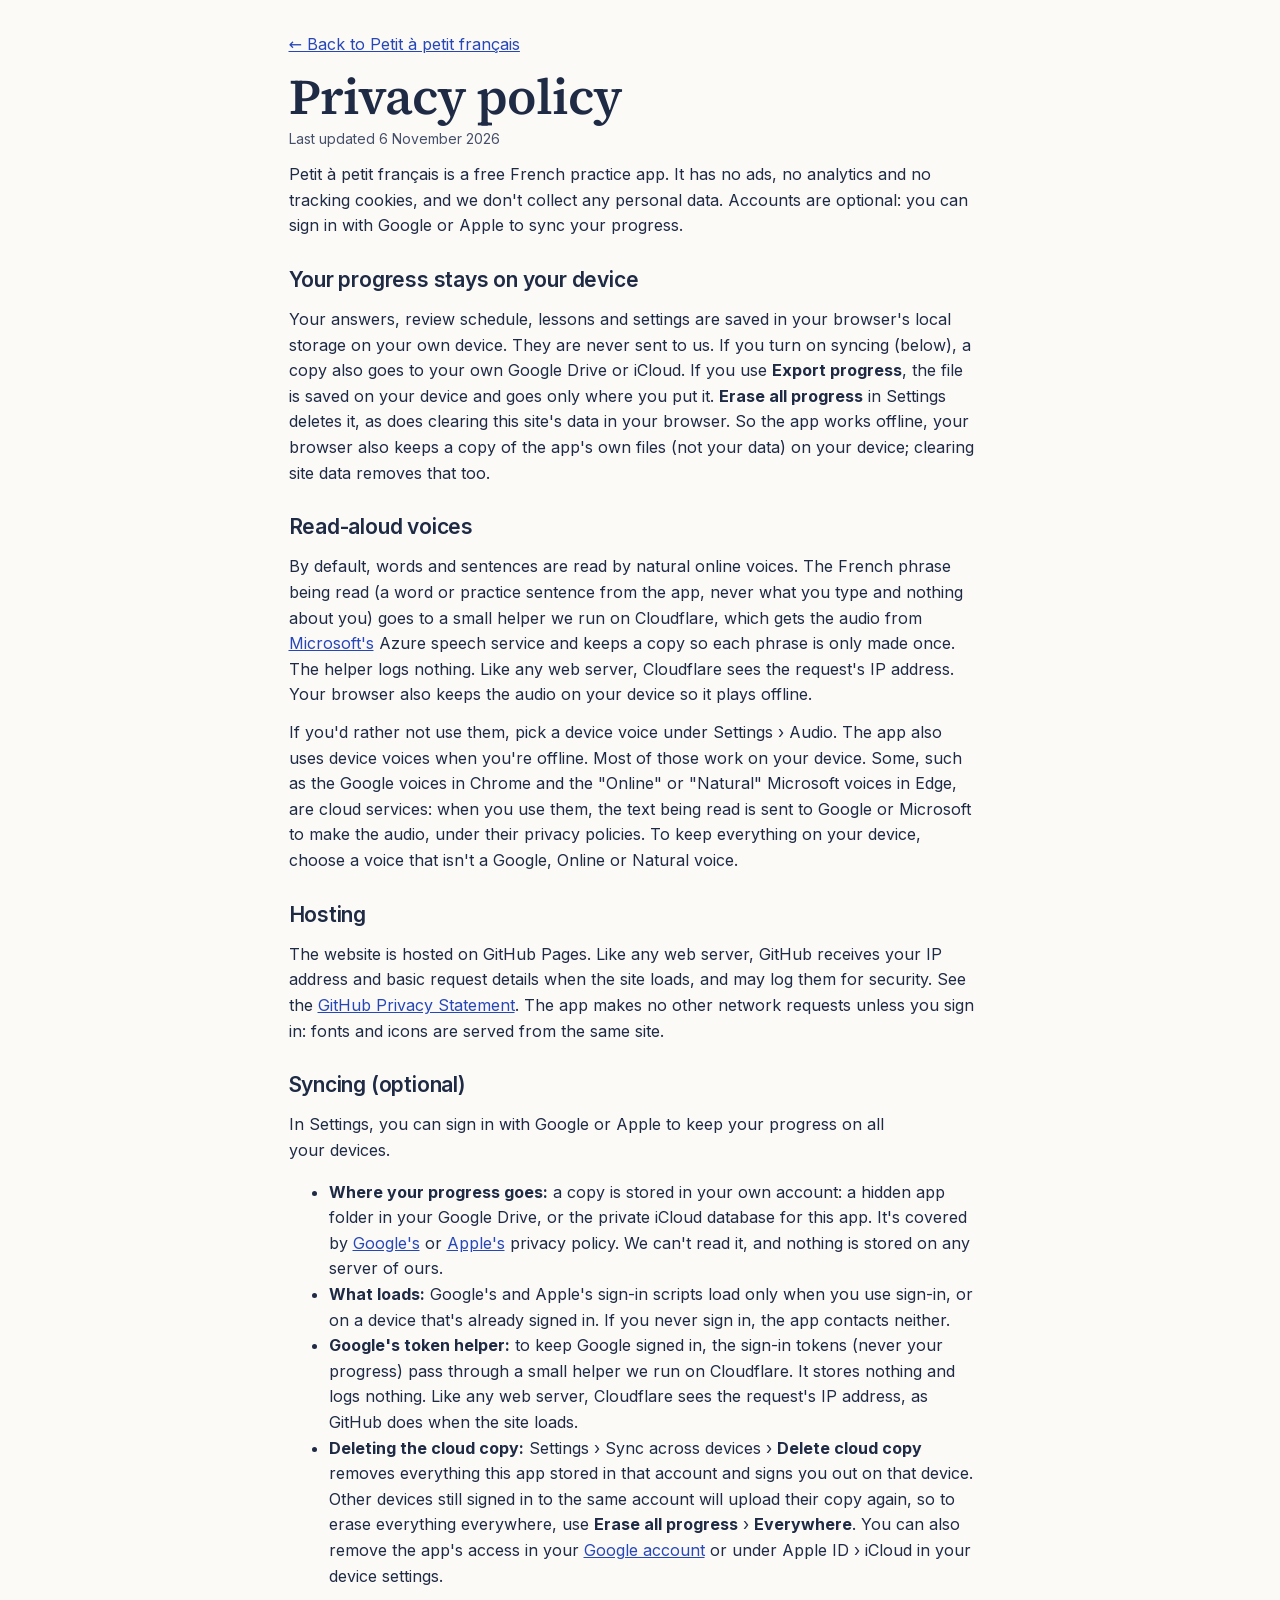
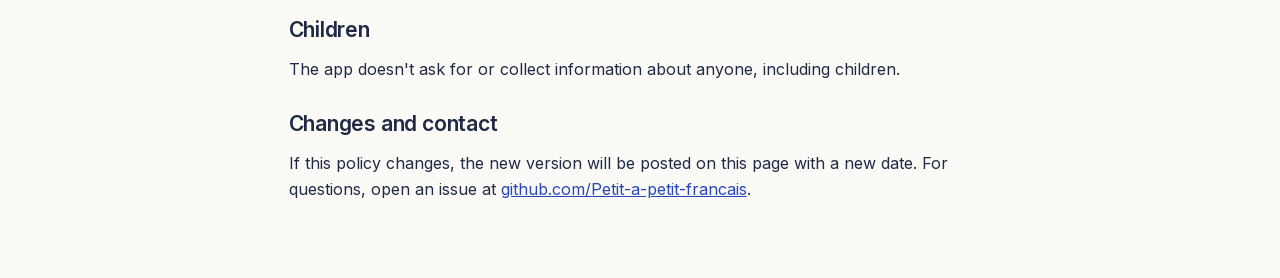
==== commit 6c7a9f7c: "feat: play natural Azure voices with device-voice fallback (#42)" ====
--- a/privacy.html
+++ b/privacy.html
@@ -27,7 +27,8 @@
   <p>Your answers, review schedule, lessons and settings are saved in your browser's local storage on your own device. They are never sent to us. If you turn on syncing (below), a copy also goes to your own Google Drive or iCloud. If you use <b>Export progress</b>, the file is saved on your device and goes only where you put it. <b>Erase all progress</b> in Settings deletes it, as does clearing this site's data in your browser. So the app works offline, your browser also keeps a copy of the app's own files (not your data) on your device; clearing site data removes that too.</p>
 
   <h2>Read-aloud voices</h2>
-  <p>Words and sentences are read aloud by the voices built into your browser or operating system. Most of them work on your device. Some, such as the Google voices in Chrome and the "Online" or "Natural" Microsoft voices in Edge, are cloud services: when you use them, the text being read is sent to Google or Microsoft to make the audio, under their privacy policies. To keep everything on your device, choose a voice in Settings that isn't a Google, Online or Natural voice.</p>
+  <p>By default, words and sentences are read by natural online voices. The French phrase being read (a word or practice sentence from the app, never what you type and nothing about you) goes to a small helper we run on Cloudflare, which gets the audio from <a href="https://privacy.microsoft.com/privacystatement">Microsoft's</a> Azure speech service and keeps a copy so each phrase is only made once. The helper logs nothing. Like any web server, Cloudflare sees the request's IP address. Your browser also keeps the audio on your device so it plays offline.</p>
+  <p>If you'd rather not use them, pick a device voice under Settings › Audio. The app also uses device voices when you're offline. Most of those work on your device. Some, such as the Google voices in Chrome and the "Online" or "Natural" Microsoft voices in Edge, are cloud services: when you use them, the text being read is sent to Google or Microsoft to make the audio, under their privacy policies. To keep everything on your device, choose a voice that isn't a Google, Online or Natural voice.</p>
 
   <h2>Hosting</h2>
   <p>The website is hosted on GitHub Pages. Like any web server, GitHub receives your IP address and basic request details when the site loads, and may log them for security. See the <a href="https://docs.github.com/en/site-policy/privacy-policies/github-general-privacy-statement">GitHub Privacy Statement</a>. The app makes no other network requests unless you sign in: fonts and icons are served from the same site.</p>
--- a/style.css
+++ b/style.css
@@ -34,6 +34,14 @@
   --line: #edf0f9;
   --line-strong: #d3dbf1;
   --margin: #e8999c;
+  --glass: rgba(255, 255, 255, .5); /* with the blur, secondary text keeps 4.8:1 even over a large heading or button */
+  --glass-pill: rgba(255, 255, 255, .95);
+  --pill-shadow: 0 1px 4px rgba(31, 42, 68, .14);
+  --glass-sheen: rgba(255, 255, 255, .55);
+  --glass-edge: rgba(255, 255, 255, .95);
+  --glass-rim: inset 0 1px 0 rgba(255, 255, 255, .9), inset 0 0 0 1px rgba(255, 255, 255, .5), inset 0 -1px 0 rgba(31, 42, 68, .06);
+  --glass-shadow: 0 10px 30px -12px rgba(31, 42, 68, .28), 0 1px 3px rgba(31, 42, 68, .1);
+  --control: #7f88a0; /* input and answer-line boundaries: 3:1 on every surface (WCAG 1.4.11) */
   --radius: 14px;
   --radius-sm: 8px;
   --frost: saturate(160%) blur(16px);
@@ -47,14 +55,14 @@
     --bg: #10141d; --surface: #181d29; --surface-2: #232a3a; --border: #2e3649; --text: #e9ecf4; --text-2: #bcc2d3; --text-3: #959cb0;
     --primary: #93a9ff; --primary-fill: #3a57d4; --primary-hover: #4864e0; --primary-soft: #1d2648; --on-primary: #ffffff; --focus: #93a9ff;
     --success: #5cc48d; --success-soft: #13291f; --danger: #ff8d92; --danger-soft: #3a1a1e; --warning: #f0b45c; --warning-soft: #33260f;
-    --flame: #ff8a4c; --mark: #4a3f12; --line: #1c2232; --line-strong: #262f46; --margin: #6b3a44; color-scheme: dark;
+    --flame: #ff8a4c; --mark: #4a3f12; --line: #1c2232; --line-strong: #262f46; --margin: #6b3a44; --control: #6f7891; --glass: rgba(30, 36, 50, .55); --glass-pill: rgba(255, 255, 255, .14); --pill-shadow: 0 1px 4px rgba(0, 0, 0, .35); --glass-sheen: rgba(255, 255, 255, .09); --glass-edge: rgba(255, 255, 255, .4); --glass-rim: inset 0 1px 0 rgba(255, 255, 255, .16), inset 0 0 0 1px rgba(255, 255, 255, .07); --glass-shadow: 0 12px 32px -12px rgba(0, 0, 0, .7), 0 1px 3px rgba(0, 0, 0, .4); color-scheme: dark;
   }
 }
 :root[data-theme="dark"] {
   --bg: #10141d; --surface: #181d29; --surface-2: #232a3a; --border: #2e3649; --text: #e9ecf4; --text-2: #bcc2d3; --text-3: #959cb0;
   --primary: #93a9ff; --primary-fill: #3a57d4; --primary-hover: #4864e0; --primary-soft: #1d2648; --on-primary: #ffffff; --focus: #93a9ff;
   --success: #5cc48d; --success-soft: #13291f; --danger: #ff8d92; --danger-soft: #3a1a1e; --warning: #f0b45c; --warning-soft: #33260f;
-  --flame: #ff8a4c; --mark: #4a3f12; --line: #1c2232; --line-strong: #262f46; --margin: #6b3a44; color-scheme: dark;
+  --flame: #ff8a4c; --mark: #4a3f12; --line: #1c2232; --line-strong: #262f46; --margin: #6b3a44; --control: #6f7891; --glass: rgba(30, 36, 50, .55); --glass-pill: rgba(255, 255, 255, .14); --pill-shadow: 0 1px 4px rgba(0, 0, 0, .35); --glass-sheen: rgba(255, 255, 255, .09); --glass-edge: rgba(255, 255, 255, .4); --glass-rim: inset 0 1px 0 rgba(255, 255, 255, .16), inset 0 0 0 1px rgba(255, 255, 255, .07); --glass-shadow: 0 12px 32px -12px rgba(0, 0, 0, .7), 0 1px 3px rgba(0, 0, 0, .4); color-scheme: dark;
 }
 
 * { box-sizing: border-box; }
@@ -64,7 +72,7 @@
 a, button, input, select, label, summary { touch-action: manipulation; -webkit-tap-highlight-color: transparent; }
 h1, h2, h3 { text-wrap: balance; }
 p, li, .lead { text-wrap: pretty; }
-html { -webkit-text-size-adjust: 100%; scroll-padding-top: 72px; scrollbar-gutter: stable; }
+html { -webkit-text-size-adjust: 100%; scroll-padding-top: 88px; scrollbar-gutter: stable; }
 .tabs, .heat, .table-wrap, .toc, .jump { scrollbar-width: thin; }
 body { margin: 0; background: var(--bg); color: var(--text); font: 16px/1.5 var(--font); -webkit-font-smoothing: antialiased; }
 a { color: var(--primary); }
@@ -93,49 +101,78 @@
   background-position: 0 0, 0 -1px, calc(var(--m) + 1px) 0, 0 -1px;
 }
 
-/* ---------- shell: top bar over centred content ---------- */
+/* ---------- Liquid Glass: the functional layer ----------
+   Following Apple's HIG (Materials, "Adopting Liquid Glass"): glass is only for navigation and controls that float above
+   content, never for the content itself; the notebook pages stay paper. Regular variant only (no media backgrounds, so no
+   clear glass). Shapes are capsules, concentric with what they sit in. Reduce Transparency and Increase Contrast make it solid. */
+.glass, .bar, dialog {
+  background: linear-gradient(180deg, var(--glass-sheen), transparent 50%), var(--glass);
+  -webkit-backdrop-filter: blur(14px) saturate(220%); backdrop-filter: blur(14px) saturate(220%);
+  box-shadow: var(--glass-rim), var(--glass-shadow);
+  border: 0;
+}
+/* the light-catching edge of Liquid Glass: brightest at the top left and bottom right, fading along the sides */
+.glass::after, .bar::after {
+  content: ""; position: absolute; inset: 0; border-radius: inherit; padding: 1.5px; pointer-events: none;
+  background: linear-gradient(135deg, var(--glass-edge), transparent 30%, transparent 70%, color-mix(in srgb, var(--glass-edge) 60%, transparent));
+  -webkit-mask: linear-gradient(#000 0 0) content-box, linear-gradient(#000 0 0); -webkit-mask-composite: xor;
+  mask: linear-gradient(#000 0 0) content-box exclude, linear-gradient(#000 0 0);
+}
+/* scroll edge effect: content fades and softens as it slides under the floating bar */
+/* soft enough that content still shows through the glass bar above it */
+.edge { position: fixed; inset: 0 0 auto 0; height: 84px; z-index: 39; pointer-events: none;
+  background: linear-gradient(color-mix(in srgb, var(--bg) 55%, transparent), transparent);
+  -webkit-backdrop-filter: blur(2px); backdrop-filter: blur(2px);
+  -webkit-mask-image: linear-gradient(#000 30%, transparent); mask-image: linear-gradient(#000 30%, transparent); }
+
+/* ---------- shell: floating glass bar over centred content ---------- */
 .shell { min-height: 100vh; }
 .sidebar {
-  position: sticky; top: 0; z-index: 40; display: flex; align-items: center; gap: 24px; height: 60px;
-  padding: 0 max(16px, calc((100% - 1040px) / 2));
-  background: color-mix(in srgb, var(--bg) 86%, transparent); -webkit-backdrop-filter: var(--frost); backdrop-filter: var(--frost);
-  border-bottom: 1px solid var(--border);
+  position: sticky; top: 12px; z-index: 40; display: flex; align-items: center; gap: 16px; height: 56px;
+  width: min(1088px, calc(100% - 24px)); margin: 12px auto 0; padding: 0 6px 0 16px; border-radius: 999px;
 }
 .logo { display: flex; align-items: center; gap: 10px; text-decoration: none; color: var(--text); white-space: nowrap; font: 600 19px/1 var(--serif); letter-spacing: -0.01em; }
 .logo-mark { width: 30px; height: 30px; flex: none; }
-.nav { display: flex; gap: 2px; margin-left: auto; height: 100%; }
+.nav { display: flex; gap: 2px; margin-left: auto; }
+/* the current section is a lighter glass pill inside the bar: 44px inside 56px, so 6px all round, concentric */
 .nav a {
-  position: relative; display: flex; align-items: center; gap: 6px; padding: 0 12px; height: 100%;
-  color: var(--text-2); text-decoration: none; font-size: 15px;
+  position: relative; display: flex; align-items: center; gap: 6px; padding: 0 14px; height: 44px; border-radius: 999px;
+  color: var(--text-2); text-decoration: none; font-size: 15px; transition: background .2s, color .2s;
 }
 .nav a .i { display: none; }
 .nav a .badge { margin-left: 2px; }
-.nav a[aria-current="page"] { color: var(--text); font-weight: 600; }
-.nav a[aria-current="page"]::after { content: ""; position: absolute; left: 12px; right: 12px; bottom: -1px; height: 2px; border-radius: 2px; background: var(--primary-fill); }
-.streak-mini { display: flex; align-items: center; gap: 4px; padding: 5px 12px 5px 9px; border-radius: 999px; background: var(--surface); border: 1px solid var(--border); font-size: 13px; color: var(--text-2); white-space: nowrap; }
+.nav a[aria-current="page"] { color: var(--text); font-weight: 600; background: var(--glass-pill); box-shadow: var(--glass-rim), var(--pill-shadow); }
+.streak-mini { display: flex; align-items: center; gap: 4px; height: 44px; padding: 0 14px 0 11px; border-radius: 999px; background: var(--glass-pill); box-shadow: var(--glass-rim); font-size: 13px; color: var(--text-2); white-space: nowrap; }
 .streak-mini b { color: var(--text); }
 .streak-mini .i { width: 16px; height: 16px; color: var(--flame); }
 
-main { min-width: 0; padding: 48px clamp(16px, 4vw, 48px) 96px; outline: none; }
+main { min-width: 0; padding: 40px clamp(16px, 4vw, 48px) 96px; outline: none; }
+/* <main> only takes focus so screen readers start at the new page; it is not a control, so no focus ring */
+main:focus-visible { outline: none; }
 .page { max-width: 1040px; margin: 0 auto; }
 .page.narrow { max-width: 760px; }
 .tabbar { display: none; }
 
 @media (max-width: 860px) {
   .nav { display: none; }
-  .sidebar { height: 56px; }
+  .sidebar { top: 8px; height: 52px; margin-top: 8px; width: calc(100% - 16px); padding: 0 4px 0 12px; }
+  .streak-mini { height: 44px; }
   .sidebar-foot { margin-left: auto; }
-  main { padding: 28px 16px calc(96px + env(safe-area-inset-bottom)); }
+  main { padding: 24px 16px calc(112px + env(safe-area-inset-bottom)); }
+  /* floating glass tab bar, inset from the screen edges; it minimises while you scroll down */
   .tabbar {
-    display: grid; grid-template-columns: repeat(5, 1fr); position: fixed; inset: auto 0 0 0; z-index: 20;
-    background: color-mix(in srgb, var(--bg) 88%, transparent); -webkit-backdrop-filter: var(--frost); backdrop-filter: var(--frost);
-    border-top: 1px solid var(--border); padding-bottom: env(safe-area-inset-bottom);
+    display: grid; grid-template-columns: repeat(5, 1fr); position: fixed; z-index: 20;
+    left: 12px; right: 12px; bottom: max(12px, env(safe-area-inset-bottom)); max-width: 520px; margin: 0 auto;
+    height: 64px; padding: 4px; border-radius: 999px; transition: height .25s ease, transform .25s ease;
   }
   .tabbar a {
-    display: flex; flex-direction: column; align-items: center; justify-content: center; gap: 3px; min-height: 58px;
-    font-size: 11px; font-weight: 500; color: var(--text-3); text-decoration: none;
+    display: flex; flex-direction: column; align-items: center; justify-content: center; gap: 2px; border-radius: 999px;
+    font-size: 11px; font-weight: 500; color: var(--text-2); text-decoration: none; transition: background .2s, color .2s;
   }
-  .tabbar a[aria-current="page"] { color: var(--primary); }
+  .tabbar a span { transition: opacity .2s, font-size .25s; }
+  .tabbar a[aria-current="page"] { color: var(--primary); background: var(--glass-pill); box-shadow: var(--glass-rim), var(--pill-shadow); }
+  .tabbar.min:not(:focus-within) { height: 48px; transform: translateY(4px); }
+  .tabbar.min:not(:focus-within) a span { opacity: 0; font-size: 0; }
 }
 @media (max-width: 1000px) { .streak-mini .today { display: none; } }
 @media (max-width: 359px) { .logo span { display: none; } }
@@ -164,7 +201,8 @@
   font-weight: 500; font-size: 15px; text-decoration: none; cursor: pointer; white-space: nowrap; transition: background .15s, border-color .15s, transform .1s;
 }
 .btn:active:not(:disabled), .icon-btn:active, .say:active { transform: scale(.96); }
-.btn.primary { background: var(--primary-fill); border-color: var(--primary-fill); color: var(--on-primary); box-shadow: 0 1px 0 color-mix(in srgb, var(--primary-fill) 60%, #000); }
+/* prominent glass: tinted fill with a light rim */
+.btn.primary { background: linear-gradient(180deg, rgba(255,255,255,.18), transparent 60%), var(--primary-fill); border-color: transparent; color: var(--on-primary); box-shadow: inset 0 1px 0 rgba(255,255,255,.35), inset 0 0 0 1px rgba(255,255,255,.12), 0 6px 16px -8px color-mix(in srgb, var(--primary-fill) 80%, transparent); }
 .btn.ghost { background: transparent; border-color: transparent; color: var(--primary); }
 .btn.danger { color: var(--danger); }
 .btn.lg { min-height: 52px; padding: 13px 26px; font-size: 17px; font-weight: 600; }
@@ -186,13 +224,18 @@
 .badge.red { background: var(--danger-soft); color: var(--danger); }
 .badge.orange { background: var(--warning-soft); color: var(--warning); }
 input[type="search"], input[type="number"], select {
-  min-height: 44px; padding: 8px 12px; border: 1px solid var(--border); border-radius: var(--radius-sm); background: var(--surface);
+  min-height: 44px; padding: 8px 12px; border: 1px solid var(--control); border-radius: var(--radius-sm); background: var(--surface);
 }
 input[type="search"] { width: 100%; max-width: 440px; padding: 10px 16px; }
 .field { display: flex; justify-content: space-between; align-items: center; gap: 16px; padding: 16px 0; border-bottom: 1px solid var(--border); }
 .field:first-child { padding-top: 0; }
 .field:last-child { border-bottom: 0; padding-bottom: 0; }
 .field.col { flex-direction: column; align-items: stretch; gap: 12px; }
+fieldset.field { margin: 0; border-width: 0 0 1px; padding-inline: 0; min-width: 0; }
+.field { flex-wrap: wrap; }
+.field > label, .field > span:first-child { flex: 1 1 140px; }
+.voice-pick { display: flex; gap: 8px; flex: 0 1 auto; max-width: 100%; justify-content: flex-end; min-width: 0; }
+.voice-pick select { flex: 0 1 auto; min-width: 0; max-width: 100%; }
 .field .tiny { display: block; font-weight: 400; margin-top: 2px; }
 .checks { display: flex; flex-wrap: wrap; gap: 8px; }
 /* tense chips: the chip is the checkbox; the real input stays focusable for keyboards and screen readers */
@@ -203,7 +246,7 @@
 .check:has(input:checked)::before { content: ""; width: 12px; height: 7px; border: solid currentColor; border-width: 0 0 2px 2px; transform: translateY(-2px) rotate(-45deg); }
 /* segmented control (theme) */
 .seg { display: inline-flex; padding: 3px; gap: 2px; border-radius: 10px; background: var(--surface-2); }
-.seg label { position: relative; display: grid; place-items: center; min-height: 38px; padding: 0 14px; border-radius: 8px; font-size: 14px; color: var(--text-2); cursor: pointer; }
+.seg label { white-space: nowrap; position: relative; display: grid; place-items: center; min-height: 38px; padding: 0 14px; border-radius: 8px; font-size: 14px; color: var(--text-2); cursor: pointer; }
 .seg input { position: absolute; opacity: 0; inset: 0; margin: 0; cursor: pointer; }
 .seg label:has(input:checked) { background: var(--surface); color: var(--text); font-weight: 600; box-shadow: 0 1px 2px rgba(0,0,0,.08); }
 .seg label:has(input:focus-visible) { outline: 2px solid var(--focus); outline-offset: 1px; }
@@ -396,7 +439,10 @@
 
 /* ---------- practice session (focus mode) ---------- */
 .session { min-height: 100vh; min-height: 100dvh; display: flex; flex-direction: column; }
-.session-top { display: flex; align-items: center; gap: 16px; padding: 14px clamp(12px, 4vw, 32px); max-width: 880px; width: 100%; margin: 0 auto; }
+/* session controls float as one glass capsule: 44px buttons inside 56px, concentric */
+.session-top { position: sticky; top: 12px; z-index: 41; display: flex; align-items: center; gap: 12px; height: 56px; padding: 0 6px; max-width: 880px; width: calc(100% - 24px); margin: 12px auto 0; border-radius: 999px; }
+.session-top .track { background: color-mix(in srgb, var(--text) 10%, transparent); }
+.session-top .count { min-width: 44px; text-align: center; }
 .track { flex: 1; height: 8px; border-radius: 99px; background: var(--surface-2); overflow: hidden; }
 .track i { display: block; height: 100%; background: var(--primary-fill); border-radius: 99px; transition: width .35s ease; }
 .count { font-size: 14px; font-weight: 600; color: var(--text-2); min-width: 48px; text-align: right; font-variant-numeric: tabular-nums; }
@@ -414,7 +460,7 @@
 /* answers are written in blue ink on the line */
 .ans {
   font: 500 clamp(22px, 3vw, 26px)/1.3 var(--serif); color: var(--primary); background: color-mix(in srgb, var(--surface) 70%, transparent);
-  border: 0; border-bottom: 2px solid var(--line-strong); border-radius: 6px 6px 0 0; padding: 4px 8px; min-width: 5ch; outline: none; transition: border-color .15s, background .15s;
+  border: 0; border-bottom: 2px solid var(--control); border-radius: 6px 6px 0 0; padding: 4px 8px; min-width: 5ch; outline: none; transition: border-color .15s, background .15s;
 }
 .ans::placeholder { color: var(--text-3); font-style: italic; }
 .ans:focus { border-bottom-color: var(--primary-fill); background: var(--primary-soft); }
@@ -431,19 +477,21 @@
 .reveal-en button { border: 0; background: none; color: var(--text-2); cursor: pointer; text-decoration: underline dotted; padding: 6px 0; min-height: 32px; font-size: 14px; }
 .dict-play { display: flex; gap: 10px; flex-wrap: wrap; margin-bottom: 24px; }
 
+/* the answer bar floats as glass, inset from the edges; it carries text, so it uses a denser (more opaque) glass */
 .bar {
-  position: fixed; inset: auto 0 0 0; z-index: 30; border-top: 1px solid var(--border);
-  background: color-mix(in srgb, var(--bg) 88%, transparent); -webkit-backdrop-filter: var(--frost); backdrop-filter: var(--frost);
-  padding: 16px clamp(16px, 4vw, 32px) calc(16px + env(safe-area-inset-bottom));
+  --glass: color-mix(in srgb, var(--surface) 80%, transparent);
+  position: fixed; z-index: 30; left: 12px; right: 12px; bottom: max(12px, env(safe-area-inset-bottom)); max-width: 904px; margin: 0 auto;
+  padding: 14px 16px 14px 24px; border-radius: 28px;
 }
 .bar-inner { max-width: 760px; margin: 0 auto; display: flex; align-items: center; gap: 16px; flex-wrap: wrap; }
 .bar .spacer { flex: 1; }
-.bar.ok { background: var(--success-soft); border-color: transparent; }
-.bar.almost { background: var(--warning-soft); border-color: transparent; }
-.bar.bad { background: var(--danger-soft); border-color: transparent; }
-.bar.ok .btn.primary { background: var(--success); border-color: var(--success); color: var(--bg); box-shadow: none; }
-.bar.almost .btn.primary { background: var(--warning); border-color: var(--warning); color: var(--bg); box-shadow: none; }
-.bar.bad .btn.primary { background: var(--danger); border-color: var(--danger); color: var(--bg); box-shadow: none; }
+/* feedback tints the glass */
+.bar.ok { --glass: color-mix(in srgb, var(--success-soft) 88%, transparent); }
+.bar.almost { --glass: color-mix(in srgb, var(--warning-soft) 88%, transparent); }
+.bar.bad { --glass: color-mix(in srgb, var(--danger-soft) 88%, transparent); }
+.bar.ok .btn.primary { background: var(--success); border-color: var(--success); color: var(--bg); box-shadow: var(--glass-rim); }
+.bar.almost .btn.primary { background: var(--warning); border-color: var(--warning); color: var(--bg); box-shadow: var(--glass-rim); }
+.bar.bad .btn.primary { background: var(--danger); border-color: var(--danger); color: var(--bg); box-shadow: var(--glass-rim); }
 .verdict { display: flex; gap: 14px; flex: 1 1 420px; min-width: 0; }
 .verdict .badge-ico { width: 44px; height: 44px; border-radius: 50%; display: grid; place-items: center; flex: none; background: var(--surface); }
 .bar.ok .badge-ico { color: var(--success); }
@@ -463,6 +511,7 @@
 .verdict .en { font-size: 14px; color: var(--text-2); font-style: italic; margin: 0; }
 .bar-actions { display: flex; gap: 8px; align-items: center; flex-wrap: wrap; }
 @media (max-width: 640px) {
+  .bar { padding: 14px 14px 14px 18px; border-radius: 24px; }
   .bar-actions { width: 100%; }
   .bar-actions .btn.primary { flex: 1; }
   .verdict .badge-ico { display: none; }
@@ -486,11 +535,12 @@
 
 /* ---------- dialog ---------- */
 dialog {
-  width: min(760px, calc(100vw - 24px)); max-height: calc(100vh - 48px); padding: 0; border: 1px solid var(--border);
-  border-radius: var(--radius); background: var(--surface); color: var(--text); box-shadow: 0 24px 60px -20px rgba(0,0,0,.35);
+  --glass: color-mix(in srgb, var(--surface) 88%, transparent);
+  width: min(760px, calc(100vw - 24px)); max-height: calc(100vh - 48px); padding: 0;
+  border-radius: 28px; color: var(--text);
 }
 dialog::backdrop { background: rgba(16, 20, 29, .45); -webkit-backdrop-filter: blur(6px); backdrop-filter: blur(6px); }
-.dialog-head { display: flex; justify-content: space-between; align-items: center; gap: 12px; padding: 14px 16px 14px 24px; border-bottom: 1px solid var(--border); position: sticky; top: 0; z-index: 1; background: color-mix(in srgb, var(--surface) 88%, transparent); -webkit-backdrop-filter: var(--frost); backdrop-filter: var(--frost); }
+.dialog-head { display: flex; justify-content: space-between; align-items: center; gap: 12px; padding: 14px 16px 14px 24px; border-bottom: 1px solid var(--border); position: sticky; top: 0; z-index: 1; background: var(--surface); }
 .dialog-head h2 { margin: 0; font: 600 20px/1.25 var(--serif); }
 .dialog-body { padding: 20px 24px 24px; overflow-y: auto; }
 
@@ -498,7 +548,7 @@
 .empty .lead { margin: 0 auto 20px; }
 
 @media print {
-  .sidebar, .tabbar, .no-print, .toc, .tabs, .say { display: none !important; }
+  .sidebar, .tabbar, .edge, .no-print, .toc, .tabs, .say { display: none !important; }
   .shell { display: block; }
   main { padding: 0; }
   body { background: #fff; color: #000; font-size: 12px; }
@@ -534,8 +584,8 @@
 }
 
 /* WCAG 2.4.11: keep focused controls clear of the fixed bars */
-@media (max-width: 860px) { html { scroll-padding-bottom: 80px; } }
-html:has(body.focus) { scroll-padding-top: 16px; scroll-padding-bottom: 180px; }
+@media (max-width: 860px) { html { scroll-padding-top: 76px; scroll-padding-bottom: calc(80px + max(12px, env(safe-area-inset-bottom))); } }
+html:has(body.focus) { scroll-padding-top: 84px; scroll-padding-bottom: 200px; }
 @media (max-width: 640px) { html:has(body.focus) { scroll-padding-bottom: 50vh; } }
 
 /* press feedback for touch, where hover styles don't apply */
@@ -555,7 +605,9 @@
 /* Windows contrast themes: keep state that is shown only by fill colour */
 @media (forced-colors: active) {
   .ruled { background-image: none; }
-  .track i, .goal i, .meter i, .heat i, .status-dot, .step .n { forced-color-adjust: none; }
+  .track i, .goal i, .meter i, .heat i, .heat-legend i, .status-dot, .step .n { forced-color-adjust: none; }
+  .seg label:has(input:checked) { outline: 2px solid CanvasText; }
+  .row-link.next { border-left: 4px solid Highlight; }
   .tabs a[aria-current="page"], .nav a[aria-current="page"], .tabbar a[aria-current="page"] { text-decoration: underline; text-underline-offset: 4px; }
   .card, .list, .callout, .bar, .track, .goal, .meter, .ans { border: 1px solid CanvasText; }
 }
@@ -588,3 +640,39 @@
   .prose th, .prose td { padding: 8px 6px; font-size: 15px; }
 }
 .done .score.low { color: var(--text); }
+/* phones: the three practice modes become compact rows so the topics stay in view */
+@media (max-width: 720px) {
+  .grid.three:has(.mode) { gap: 10px; }
+  .mode { display: grid; grid-template-columns: auto 1fr auto; column-gap: 14px; row-gap: 0; align-items: center; padding: 14px 16px; }
+  .mode .top { display: contents; }
+  .mode .ico { grid-row: 1 / 3; margin: 0; }
+  .mode .badge { grid-column: 3; grid-row: 1 / 3; }
+  .mode h3 { grid-column: 2; grid-row: 1; }
+  .mode .tiny { grid-column: 2; grid-row: 2; }
+}
+
+/* Liquid Glass adapts to people's settings (HIG): solid surfaces when transparency is reduced or contrast increased,
+   and when the browser can't blur what's behind */
+@supports not ((backdrop-filter: blur(1px)) or (-webkit-backdrop-filter: blur(1px))) {
+  .glass, .bar, dialog { --glass: var(--surface); }
+  .bar.ok { --glass: var(--success-soft); } .bar.almost { --glass: var(--warning-soft); } .bar.bad { --glass: var(--danger-soft); }
+}
+@media (prefers-reduced-transparency: reduce) {
+  .glass::after, .bar::after { display: none; }
+  .glass, .bar, dialog { --glass: var(--surface); --glass-sheen: transparent; -webkit-backdrop-filter: none; backdrop-filter: none; }
+  .bar.ok { --glass: var(--success-soft); } .bar.almost { --glass: var(--warning-soft); } .bar.bad { --glass: var(--danger-soft); }
+  .edge { -webkit-backdrop-filter: none; backdrop-filter: none; }
+  dialog::backdrop { -webkit-backdrop-filter: none; backdrop-filter: none; background: rgba(16, 20, 29, .6); }
+}
+@media (prefers-contrast: more) {
+  .glass::after, .bar::after { display: none; }
+  .glass, .bar, dialog { --glass: var(--surface); --glass-sheen: transparent; box-shadow: inset 0 0 0 1.5px var(--control); }
+  .bar.ok { --glass: var(--success-soft); } .bar.almost { --glass: var(--warning-soft); } .bar.bad { --glass: var(--danger-soft); }
+  .nav a[aria-current="page"], .tabbar a[aria-current="page"], .streak-mini { box-shadow: inset 0 0 0 1.5px var(--control); }
+}
+@media (forced-colors: active) {
+  .glass, .bar, dialog, .streak-mini { border: 1px solid CanvasText; }
+  .edge { display: none; }
+  .glass::after, .bar::after { display: none; }
+  .nav a[aria-current="page"], .tabbar a[aria-current="page"] { outline: 2px solid Highlight; }
+}
